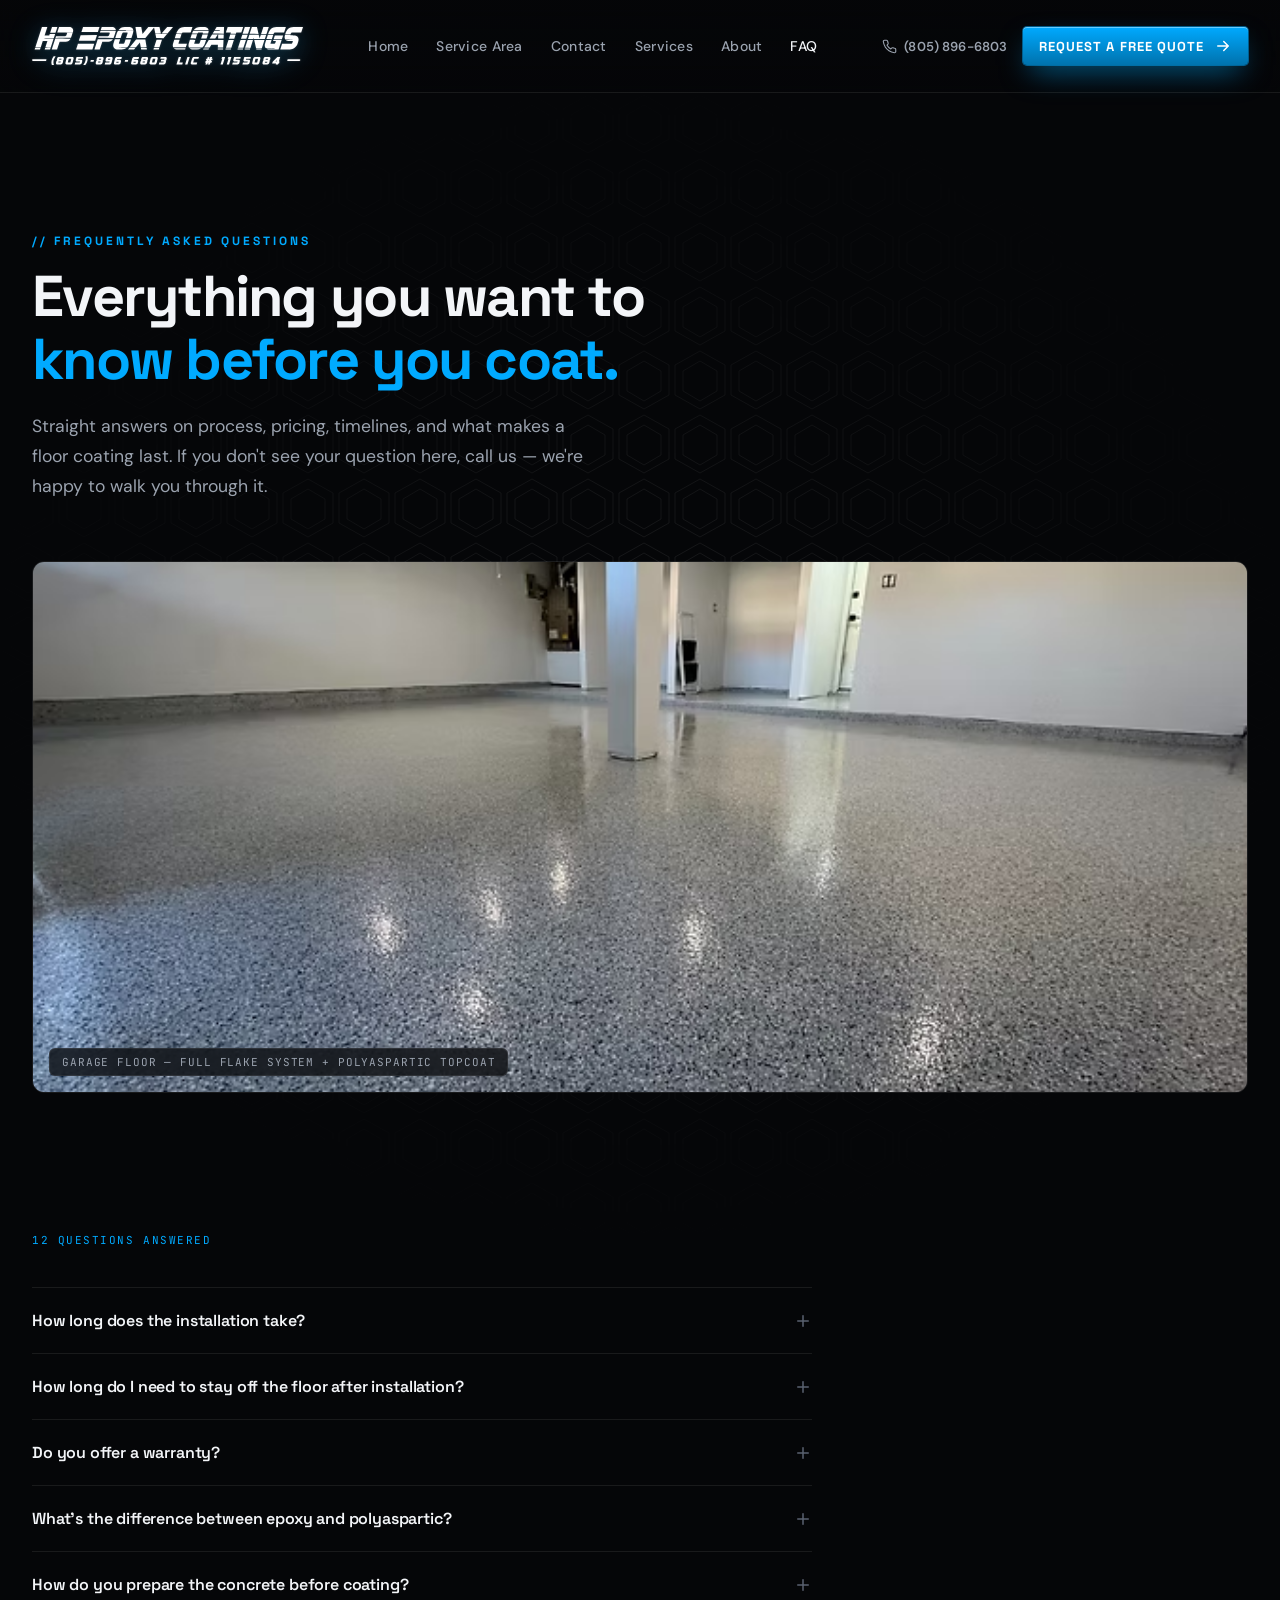
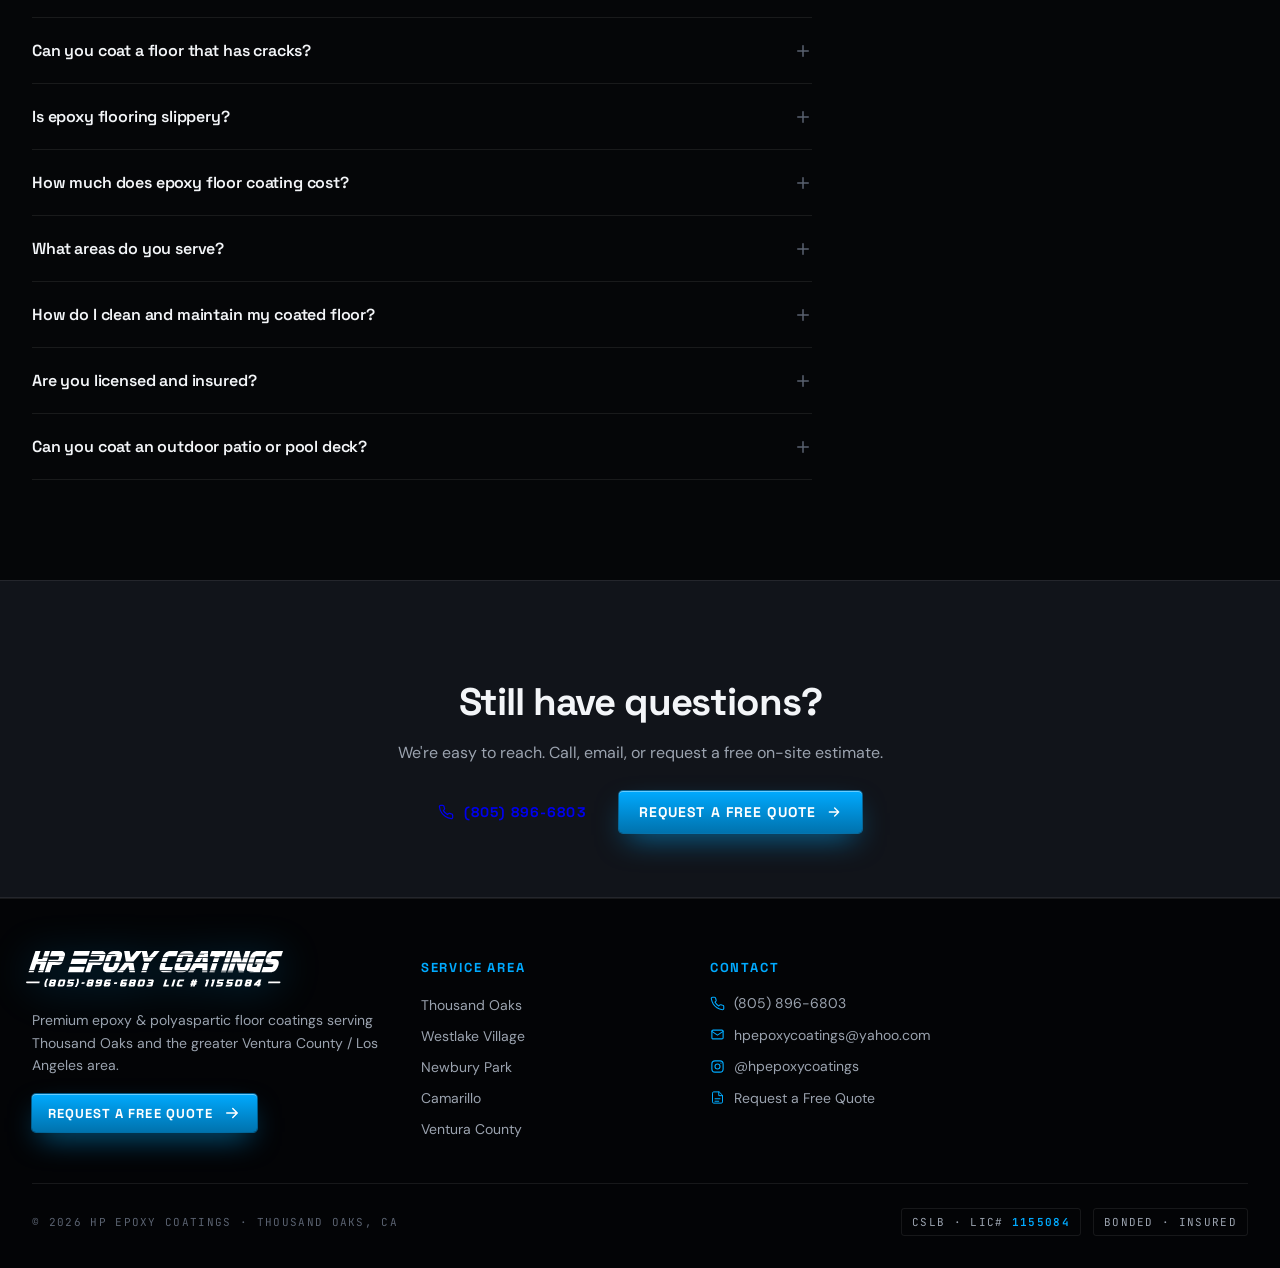
==== faq.html @ 4748e339 "Add FAQ page with schema markup; update nav links - Services → #services, About → #why, Gallery remo" ====
<!DOCTYPE html>
<html lang="en">
<head>
  <meta charset="UTF-8">
  <meta name="viewport" content="width=device-width, initial-scale=1.0">
  <link rel="icon" type="image/png" href="assets/favicon.png">
  <title>FAQ | HP Epoxy Coatings — Thousand Oaks, CA</title>
  <meta name="description" content="Answers to the most common questions about epoxy floor coatings — process, cost, timeline, warranty, and more. Serving Thousand Oaks and Ventura County.">
  <link rel="preconnect" href="https://fonts.googleapis.com">
  <link rel="preconnect" href="https://fonts.gstatic.com" crossorigin>
  <link href="https://fonts.googleapis.com/css2?family=Space+Grotesk:wght@400;500;600;700&family=DM+Sans:opsz,wght@9..40,400;9..40,500;9..40,600;9..40,700&family=JetBrains+Mono:wght@400;500;600&display=swap" rel="stylesheet">
  <link rel="stylesheet" href="style.css">

  <script type="application/ld+json">
  {
    "@context": "https://schema.org",
    "@type": "FAQPage",
    "mainEntity": [
      {
        "@type": "Question",
        "name": "How long does the installation take?",
        "acceptedAnswer": {
          "@type": "Answer",
          "text": "Most residential garage floors are completed in one day. We grind the concrete, apply the base coat and broadcast the flake system, then finish with a polyaspartic topcoat — all in a single visit. Larger commercial floors or multi-car garages may require two days."
        }
      },
      {
        "@type": "Question",
        "name": "How long do I need to stay off the floor after installation?",
        "acceptedAnswer": {
          "@type": "Answer",
          "text": "Light foot traffic is safe within 24 hours. You can return vehicles to the garage after 48–72 hours. Full cure takes about 7 days, after which the floor reaches its maximum hardness and chemical resistance."
        }
      },
      {
        "@type": "Question",
        "name": "Do you offer a warranty?",
        "acceptedAnswer": {
          "@type": "Answer",
          "text": "Yes — every HP Epoxy Coatings installation comes with a 5-year written warranty covering peeling, delamination, and defects in materials or workmanship under normal use conditions."
        }
      },
      {
        "@type": "Question",
        "name": "What is the difference between epoxy and polyaspartic?",
        "acceptedAnswer": {
          "@type": "Answer",
          "text": "Epoxy is the foundation layer — it bonds tightly to the concrete and provides a hard, chemical-resistant base. Polyaspartic is a topcoat applied over the epoxy that adds UV stability (won't yellow in sunlight), scratch resistance, and a glossy finish. We use both: epoxy for strength, polyaspartic to protect it long-term."
        }
      },
      {
        "@type": "Question",
        "name": "How do you prepare the concrete before coating?",
        "acceptedAnswer": {
          "@type": "Answer",
          "text": "We use diamond grinding to mechanically profile the concrete surface. This opens up the pores, removes any existing sealers or contaminants, and creates the mechanical bond needed for a coating that won't peel. Proper prep is the most critical step — it's what separates a professional install from a DIY kit that fails in two years."
        }
      },
      {
        "@type": "Question",
        "name": "Can you coat a floor that has cracks?",
        "acceptedAnswer": {
          "@type": "Answer",
          "text": "Yes. Minor cracks and spalling are patched and filled as part of our prep process. Structural cracks — those that are actively moving or growing — require evaluation, but most cosmetic cracks in typical garage floors are fully treatable."
        }
      },
      {
        "@type": "Question",
        "name": "Is epoxy flooring slippery?",
        "acceptedAnswer": {
          "@type": "Answer",
          "text": "A broadcast flake system is not slippery — the texture of the flakes provides natural grip. We can also add an anti-slip aggregate to any finish. A freshly waxed bare epoxy surface can be slick when wet, which is why we always recommend a flake or chip system for garages, shops, and outdoor spaces."
        }
      },
      {
        "@type": "Question",
        "name": "How much does epoxy floor coating cost?",
        "acceptedAnswer": {
          "@type": "Answer",
          "text": "Pricing depends on the floor size, condition, and system chosen. We provide free on-site estimates so there are no surprises. Call (805) 896-6803 or submit the quote form on our website to get a number specific to your project."
        }
      },
      {
        "@type": "Question",
        "name": "What areas do you serve?",
        "acceptedAnswer": {
          "@type": "Answer",
          "text": "We serve Thousand Oaks, Westlake Village, Newbury Park, Camarillo, Ventura, and the greater Ventura County and western Los Angeles area. Not sure if we cover your city? Give us a call and we'll let you know."
        }
      },
      {
        "@type": "Question",
        "name": "How do I clean and maintain my coated floor?",
        "acceptedAnswer": {
          "@type": "Answer",
          "text": "Epoxy and polyaspartic coatings are very low maintenance. Sweep or blow out dust and debris regularly. For deeper cleaning, a mop with warm water and a mild pH-neutral cleaner is all you need. Avoid harsh acids, bleach, or abrasive scrubbers. The coating is resistant to oil, gas, brake fluid, and most household chemicals."
        }
      },
      {
        "@type": "Question",
        "name": "Are you licensed and insured?",
        "acceptedAnswer": {
          "@type": "Answer",
          "text": "Yes. HP Epoxy Coatings is a licensed California contractor (CSLB #1155084), fully bonded and insured. You can verify our license at the California State License Board website."
        }
      },
      {
        "@type": "Question",
        "name": "Can I coat an outdoor patio or pool deck?",
        "acceptedAnswer": {
          "@type": "Answer",
          "text": "Yes. We offer outdoor-rated polyaspartic coatings for patios, pool decks, and walkways. These are UV-stable so they won't yellow or chalk from sun exposure. We use a slip-resistant texture for wet areas."
        }
      }
    ]
  }
  </script>

  <style>
    /* ── FAQ page-specific styles ─────────────────────────────────── */
    .faq-hero {
      padding: 140px 0 80px;
      position: relative;
      overflow: hidden;
    }
    .faq-hero .hex-bg {
      opacity: .4;
    }
    .faq-hero-inner {
      position: relative;
      z-index: 1;
      max-width: 680px;
    }
    .faq-hero h1 {
      font-family: var(--font-display);
      font-size: clamp(2.2rem, 5vw, 3.6rem);
      font-weight: 700;
      letter-spacing: var(--display-tracking);
      line-height: 1.1;
      margin: 16px 0 20px;
    }
    .faq-hero h1 .x { color: var(--accent); }
    .faq-hero p {
      font-size: 1.1rem;
      color: var(--text-dim);
      line-height: 1.7;
      max-width: 560px;
    }

    /* ── Image feature ──────────────────────────────────────────── */
    .faq-img-wrap {
      width: 100%;
      border-radius: 12px;
      overflow: hidden;
      margin: 60px 0;
      position: relative;
      aspect-ratio: 16 / 7;
      border: 1px solid var(--line);
    }
    .faq-img-wrap img {
      width: 100%;
      height: 100%;
      object-fit: cover;
      display: block;
    }
    .faq-img-caption {
      position: absolute;
      bottom: 16px;
      left: 16px;
      background: rgba(5,6,8,.75);
      backdrop-filter: blur(8px);
      border: 1px solid var(--line);
      border-radius: 6px;
      padding: 6px 12px;
      font-family: var(--font-mono);
      font-size: 11px;
      letter-spacing: .08em;
      text-transform: uppercase;
      color: var(--text-dim);
    }

    /* ── FAQ accordion ──────────────────────────────────────────── */
    .faq-section {
      padding: 0 0 100px;
    }
    .faq-section .section-label {
      font-family: var(--font-mono);
      font-size: 11px;
      letter-spacing: .14em;
      text-transform: uppercase;
      color: var(--accent);
      margin-bottom: 40px;
    }
    .faq-list {
      max-width: 780px;
    }
    .faq-item {
      border-bottom: 1px solid var(--line);
    }
    .faq-item:first-child {
      border-top: 1px solid var(--line);
    }
    .faq-q {
      width: 100%;
      background: none;
      border: none;
      padding: 22px 0;
      display: flex;
      align-items: center;
      justify-content: space-between;
      gap: 20px;
      cursor: pointer;
      text-align: left;
      color: var(--text);
      font-family: var(--font-display);
      font-size: 1rem;
      font-weight: 600;
      letter-spacing: -.01em;
      transition: color .2s;
    }
    .faq-q:hover { color: var(--accent); }
    .faq-q svg {
      flex-shrink: 0;
      width: 18px;
      height: 18px;
      stroke: var(--text-faint);
      transition: transform .3s ease, stroke .2s;
    }
    .faq-item.open .faq-q svg {
      transform: rotate(45deg);
      stroke: var(--accent);
    }
    .faq-a {
      display: grid;
      grid-template-rows: 0fr;
      transition: grid-template-rows .3s ease;
    }
    .faq-item.open .faq-a {
      grid-template-rows: 1fr;
    }
    .faq-a-inner {
      overflow: hidden;
    }
    .faq-a-inner p {
      padding-bottom: 22px;
      color: var(--text-dim);
      font-size: .97rem;
      line-height: 1.75;
      max-width: 680px;
    }

    /* ── Bottom CTA strip ───────────────────────────────────────── */
    .faq-cta {
      background: var(--bg-2);
      border-top: 1px solid var(--line);
      border-bottom: 1px solid var(--line);
      padding: 64px 0;
      text-align: center;
    }
    .faq-cta h2 {
      font-family: var(--font-display);
      font-size: clamp(1.6rem, 3.5vw, 2.4rem);
      font-weight: 700;
      letter-spacing: var(--display-tracking);
      margin-bottom: 12px;
    }
    .faq-cta p {
      color: var(--text-dim);
      font-size: 1rem;
      margin-bottom: 28px;
    }
    .faq-cta .cta-row {
      display: flex;
      justify-content: center;
      gap: 12px;
      flex-wrap: wrap;
    }
  </style>
</head>
<body>

<!-- ── Nav ────────────────────────────────────────────────────────── -->
<nav class="nav" id="main-nav">
  <div class="wrap nav-inner">
    <a href="index.html" class="nav-logo">
      <img src="assets/logo-wordmark.svg" alt="HP Epoxy Coatings">
    </a>
    <div class="nav-links">
      <a href="index.html">Home</a>
      <a href="index.html#area">Service Area</a>
      <a href="index.html#contact">Contact</a>
      <a href="index.html#services">Services</a>
      <a href="index.html#why">About</a>
      <a href="faq.html" class="active">FAQ</a>
    </div>
    <div class="nav-cta">
      <a href="tel:8058966803" class="nav-phone-link">
        <svg viewBox="0 0 24 24" fill="none" stroke="currentColor" stroke-width="1.8" stroke-linecap="round" stroke-linejoin="round"><path d="M22 16.9v3a2 2 0 0 1-2.2 2 19.9 19.9 0 0 1-8.6-3.1 19.5 19.5 0 0 1-6-6 19.9 19.9 0 0 1-3.1-8.7A2 2 0 0 1 4.1 2h3a2 2 0 0 1 2 1.7 12.8 12.8 0 0 0 .7 2.8 2 2 0 0 1-.5 2.1L8.1 9.9a16 16 0 0 0 6 6l1.3-1.3a2 2 0 0 1 2.1-.5c.9.3 1.8.5 2.8.7a2 2 0 0 1 1.7 2.1z"/></svg>
        <span>(805) 896-6803</span>
      </a>
      <a href="index.html#quote" class="btn btn-primary nav-desktop-cta" style="padding:10px 16px;font-size:13px;">
        Request a Free Quote
        <svg viewBox="0 0 24 24" fill="none" stroke="currentColor" stroke-width="2" stroke-linecap="round" stroke-linejoin="round"><path d="M5 12h14M13 6l6 6-6 6"/></svg>
      </a>
      <button class="nav-hamburger" id="nav-hamburger" aria-label="Toggle menu" aria-expanded="false">
        <span></span><span></span><span></span>
      </button>
    </div>
  </div>
  <div class="nav-mobile-menu" id="nav-mobile-menu">
    <div class="wrap nmm-inner">
      <a href="index.html" class="nmm-link">Home</a>
      <a href="index.html#area" class="nmm-link">Service Area</a>
      <a href="index.html#contact" class="nmm-link">Contact</a>
      <a href="index.html#services" class="nmm-link">Services</a>
      <a href="index.html#why" class="nmm-link">About</a>
      <a href="faq.html" class="nmm-link active">FAQ</a>
      <a href="index.html#quote" class="btn btn-primary nmm-cta">
        Request a Free Quote
        <svg viewBox="0 0 24 24" fill="none" stroke="currentColor" stroke-width="2" stroke-linecap="round" stroke-linejoin="round"><path d="M5 12h14M13 6l6 6-6 6"/></svg>
      </a>
    </div>
  </div>
</nav>

<!-- ── FAQ Hero ────────────────────────────────────────────────────── -->
<section class="faq-hero">
  <div class="hex-bg" aria-hidden="true"></div>
  <div class="wrap">
    <div class="faq-hero-inner">
      <div class="eyebrow">// Frequently asked questions</div>
      <h1>Everything you want to<br><span class="x">know before you coat.</span></h1>
      <p>Straight answers on process, pricing, timelines, and what makes a floor coating last. If you don't see your question here, call us — we're happy to walk you through it.</p>
    </div>

    <div class="faq-img-wrap">
      <img src="assets/project-garage.avif" alt="Completed flake epoxy garage floor — Thousand Oaks, CA" loading="lazy">
      <span class="faq-img-caption">Garage floor &mdash; full flake system + polyaspartic topcoat</span>
    </div>
  </div>
</section>

<!-- ── FAQ Accordion ───────────────────────────────────────────────── -->
<section class="faq-section">
  <div class="wrap">
    <div class="section-label">12 questions answered</div>
    <div class="faq-list" id="faq-list">

      <div class="faq-item">
        <button class="faq-q" aria-expanded="false">
          How long does the installation take?
          <svg viewBox="0 0 24 24" fill="none" stroke="currentColor" stroke-width="2" stroke-linecap="round" stroke-linejoin="round"><path d="M12 5v14M5 12h14"/></svg>
        </button>
        <div class="faq-a" role="region">
          <div class="faq-a-inner">
            <p>Most residential garage floors are completed in one day. We grind the concrete, apply the base coat, broadcast the flake system, and finish with a polyaspartic topcoat — all in a single visit. Larger commercial floors or multi-car garages may require two days.</p>
          </div>
        </div>
      </div>

      <div class="faq-item">
        <button class="faq-q" aria-expanded="false">
          How long do I need to stay off the floor after installation?
          <svg viewBox="0 0 24 24" fill="none" stroke="currentColor" stroke-width="2" stroke-linecap="round" stroke-linejoin="round"><path d="M12 5v14M5 12h14"/></svg>
        </button>
        <div class="faq-a" role="region">
          <div class="faq-a-inner">
            <p>Light foot traffic is safe within 24 hours. Vehicles can return to the garage after 48–72 hours. Full cure takes about 7 days, after which the floor reaches maximum hardness and chemical resistance.</p>
          </div>
        </div>
      </div>

      <div class="faq-item">
        <button class="faq-q" aria-expanded="false">
          Do you offer a warranty?
          <svg viewBox="0 0 24 24" fill="none" stroke="currentColor" stroke-width="2" stroke-linecap="round" stroke-linejoin="round"><path d="M12 5v14M5 12h14"/></svg>
        </button>
        <div class="faq-a" role="region">
          <div class="faq-a-inner">
            <p>Yes — every HP Epoxy Coatings installation comes with a 5-year written warranty covering peeling, delamination, and defects in materials or workmanship under normal use conditions.</p>
          </div>
        </div>
      </div>

      <div class="faq-item">
        <button class="faq-q" aria-expanded="false">
          What's the difference between epoxy and polyaspartic?
          <svg viewBox="0 0 24 24" fill="none" stroke="currentColor" stroke-width="2" stroke-linecap="round" stroke-linejoin="round"><path d="M12 5v14M5 12h14"/></svg>
        </button>
        <div class="faq-a" role="region">
          <div class="faq-a-inner">
            <p>Epoxy is the foundation — it bonds tightly to the concrete and provides a hard, chemical-resistant base. Polyaspartic is a topcoat applied over the epoxy that adds UV stability (won't yellow in sunlight), scratch resistance, and a long-lasting gloss. We use both: epoxy for strength, polyaspartic to protect it for the long term.</p>
          </div>
        </div>
      </div>

      <div class="faq-item">
        <button class="faq-q" aria-expanded="false">
          How do you prepare the concrete before coating?
          <svg viewBox="0 0 24 24" fill="none" stroke="currentColor" stroke-width="2" stroke-linecap="round" stroke-linejoin="round"><path d="M12 5v14M5 12h14"/></svg>
        </button>
        <div class="faq-a" role="region">
          <div class="faq-a-inner">
            <p>We use diamond grinding to mechanically profile the concrete surface. This opens up the pores, removes existing sealers or contaminants, and creates the mechanical bond needed for a coating that won't peel. Proper prep is the most critical step — it's what separates a professional install from a DIY kit that fails in two years.</p>
          </div>
        </div>
      </div>

      <div class="faq-item">
        <button class="faq-q" aria-expanded="false">
          Can you coat a floor that has cracks?
          <svg viewBox="0 0 24 24" fill="none" stroke="currentColor" stroke-width="2" stroke-linecap="round" stroke-linejoin="round"><path d="M12 5v14M5 12h14"/></svg>
        </button>
        <div class="faq-a" role="region">
          <div class="faq-a-inner">
            <p>Yes. Minor cracks and spalling are patched and filled as part of our prep process. Structural cracks — those that are actively moving or growing — require evaluation, but most cosmetic cracks in typical garage floors are fully treatable.</p>
          </div>
        </div>
      </div>

      <div class="faq-item">
        <button class="faq-q" aria-expanded="false">
          Is epoxy flooring slippery?
          <svg viewBox="0 0 24 24" fill="none" stroke="currentColor" stroke-width="2" stroke-linecap="round" stroke-linejoin="round"><path d="M12 5v14M5 12h14"/></svg>
        </button>
        <div class="faq-a" role="region">
          <div class="faq-a-inner">
            <p>A broadcast flake system is not slippery — the texture of the flakes provides natural grip underfoot. We can also add an anti-slip aggregate to any finish. A smooth, bare epoxy surface can be slick when wet, which is why we recommend a flake or chip system for garages, shops, and outdoor spaces.</p>
          </div>
        </div>
      </div>

      <div class="faq-item">
        <button class="faq-q" aria-expanded="false">
          How much does epoxy floor coating cost?
          <svg viewBox="0 0 24 24" fill="none" stroke="currentColor" stroke-width="2" stroke-linecap="round" stroke-linejoin="round"><path d="M12 5v14M5 12h14"/></svg>
        </button>
        <div class="faq-a" role="region">
          <div class="faq-a-inner">
            <p>Pricing depends on the floor size, current condition, and the system chosen. We provide free on-site estimates so there are no surprises. Call <a href="tel:8058966803" style="color:var(--accent)">(805) 896-6803</a> or submit the quote form on our website to get a number specific to your project.</p>
          </div>
        </div>
      </div>

      <div class="faq-item">
        <button class="faq-q" aria-expanded="false">
          What areas do you serve?
          <svg viewBox="0 0 24 24" fill="none" stroke="currentColor" stroke-width="2" stroke-linecap="round" stroke-linejoin="round"><path d="M12 5v14M5 12h14"/></svg>
        </button>
        <div class="faq-a" role="region">
          <div class="faq-a-inner">
            <p>We serve Thousand Oaks, Westlake Village, Newbury Park, Camarillo, Ventura, and greater Ventura County and the western Los Angeles area. Not sure if we cover your city? Give us a call and we'll let you know.</p>
          </div>
        </div>
      </div>

      <div class="faq-item">
        <button class="faq-q" aria-expanded="false">
          How do I clean and maintain my coated floor?
          <svg viewBox="0 0 24 24" fill="none" stroke="currentColor" stroke-width="2" stroke-linecap="round" stroke-linejoin="round"><path d="M12 5v14M5 12h14"/></svg>
        </button>
        <div class="faq-a" role="region">
          <div class="faq-a-inner">
            <p>Epoxy and polyaspartic coatings are very low maintenance. Sweep or blow out dust and debris regularly. For deeper cleaning, a mop with warm water and a mild pH-neutral cleaner is all you need. Avoid harsh acids, bleach, or abrasive scrubbers. The coating is resistant to oil, gas, brake fluid, and most household chemicals.</p>
          </div>
        </div>
      </div>

      <div class="faq-item">
        <button class="faq-q" aria-expanded="false">
          Are you licensed and insured?
          <svg viewBox="0 0 24 24" fill="none" stroke="currentColor" stroke-width="2" stroke-linecap="round" stroke-linejoin="round"><path d="M12 5v14M5 12h14"/></svg>
        </button>
        <div class="faq-a" role="region">
          <div class="faq-a-inner">
            <p>Yes. HP Epoxy Coatings is a licensed California contractor (CSLB #1155084), fully bonded and insured. You can verify our license at the California State License Board website.</p>
          </div>
        </div>
      </div>

      <div class="faq-item">
        <button class="faq-q" aria-expanded="false">
          Can you coat an outdoor patio or pool deck?
          <svg viewBox="0 0 24 24" fill="none" stroke="currentColor" stroke-width="2" stroke-linecap="round" stroke-linejoin="round"><path d="M12 5v14M5 12h14"/></svg>
        </button>
        <div class="faq-a" role="region">
          <div class="faq-a-inner">
            <p>Yes. We offer outdoor-rated polyaspartic coatings for patios, pool decks, and walkways. These are UV-stable so they won't yellow or chalk from sun exposure. We include a slip-resistant texture for any wet or exterior area.</p>
          </div>
        </div>
      </div>

    </div>
  </div>
</section>

<!-- ── CTA ─────────────────────────────────────────────────────────── -->
<section class="faq-cta">
  <div class="wrap">
    <h2>Still have questions?</h2>
    <p>We're easy to reach. Call, email, or request a free on-site estimate.</p>
    <div class="cta-row">
      <a href="tel:8058966803" class="btn btn-secondary" style="padding:12px 20px;">
        <svg viewBox="0 0 24 24" fill="none" stroke="currentColor" stroke-width="1.8" stroke-linecap="round" stroke-linejoin="round" style="width:16px;height:16px;"><path d="M22 16.9v3a2 2 0 0 1-2.2 2 19.9 19.9 0 0 1-8.6-3.1 19.5 19.5 0 0 1-6-6 19.9 19.9 0 0 1-3.1-8.7A2 2 0 0 1 4.1 2h3a2 2 0 0 1 2 1.7 12.8 12.8 0 0 0 .7 2.8 2 2 0 0 1-.5 2.1L8.1 9.9a16 16 0 0 0 6 6l1.3-1.3a2 2 0 0 1 2.1-.5c.9.3 1.8.5 2.8.7a2 2 0 0 1 1.7 2.1z"/></svg>
        (805) 896-6803
      </a>
      <a href="index.html#quote" class="btn btn-primary" style="padding:12px 20px;">
        Request a Free Quote
        <svg viewBox="0 0 24 24" fill="none" stroke="currentColor" stroke-width="2" stroke-linecap="round" stroke-linejoin="round" style="width:16px;height:16px;"><path d="M5 12h14M13 6l6 6-6 6"/></svg>
      </a>
    </div>
  </div>
</section>

<!-- ── Footer ─────────────────────────────────────────────────────── -->
<footer id="contact" class="footer">
  <div class="wrap">
    <div class="footer-grid">
      <div class="footer-brand">
        <img src="assets/logo-wordmark.svg" alt="HP Epoxy Coatings">
        <p>Premium epoxy &amp; polyaspartic floor coatings serving Thousand Oaks and the greater Ventura County / Los Angeles area.</p>
        <a href="index.html#quote" class="btn btn-primary" style="padding:10px 16px;font-size:13px;">
          Request a Free Quote
          <svg viewBox="0 0 24 24" fill="none" stroke="currentColor" stroke-width="2" stroke-linecap="round" stroke-linejoin="round"><path d="M5 12h14M13 6l6 6-6 6"/></svg>
        </a>
      </div>
      <div class="footer-col" id="area">
        <h4>Service Area</h4>
        <ul>
          <li><a href="#">Thousand Oaks</a></li>
          <li><a href="#">Westlake Village</a></li>
          <li><a href="#">Newbury Park</a></li>
          <li><a href="#">Camarillo</a></li>
          <li><a href="#">Ventura County</a></li>
        </ul>
      </div>
      <div class="footer-col">
        <h4>Contact</h4>
        <ul class="footer-contact">
          <li>
            <a href="tel:8058966803">
              <svg viewBox="0 0 24 24" fill="none" stroke="currentColor" stroke-width="1.8" stroke-linecap="round" stroke-linejoin="round"><path d="M22 16.9v3a2 2 0 0 1-2.2 2 19.9 19.9 0 0 1-8.6-3.1 19.5 19.5 0 0 1-6-6 19.9 19.9 0 0 1-3.1-8.7A2 2 0 0 1 4.1 2h3a2 2 0 0 1 2 1.7 12.8 12.8 0 0 0 .7 2.8 2 2 0 0 1-.5 2.1L8.1 9.9a16 16 0 0 0 6 6l1.3-1.3a2 2 0 0 1 2.1-.5c.9.3 1.8.5 2.8.7a2 2 0 0 1 1.7 2.1z"/></svg>
              (805) 896-6803
            </a>
          </li>
          <li>
            <a href="mailto:hpepoxycoatings@yahoo.com">
              <svg viewBox="0 0 24 24" fill="none" stroke="currentColor" stroke-width="1.8" stroke-linecap="round" stroke-linejoin="round"><rect x="3" y="5" width="18" height="14" rx="2"/><path d="M3 7l9 6 9-6"/></svg>
              hpepoxycoatings@yahoo.com
            </a>
          </li>
          <li>
            <a href="https://instagram.com/hpepoxycoatings" target="_blank" rel="noopener noreferrer">
              <svg viewBox="0 0 24 24" fill="none" stroke="currentColor" stroke-width="1.8" stroke-linecap="round" stroke-linejoin="round"><rect x="3" y="3" width="18" height="18" rx="5"/><circle cx="12" cy="12" r="4"/><circle cx="17.5" cy="6.5" r="1" fill="currentColor" stroke="none"/></svg>
              @hpepoxycoatings
            </a>
          </li>
          <li>
            <a href="index.html#quote">
              <svg viewBox="0 0 24 24" fill="none" stroke="currentColor" stroke-width="1.6" stroke-linecap="round" stroke-linejoin="round"><path d="M14 3H6a2 2 0 0 0-2 2v14a2 2 0 0 0 2 2h12a2 2 0 0 0 2-2V9z"/><path d="M14 3v6h6"/><path d="M8 14h8M8 18h6"/></svg>
              Request a Free Quote
            </a>
          </li>
        </ul>
      </div>
    </div>
    <div class="footer-bot">
      <div>&copy; 2026 HP Epoxy Coatings &middot; Thousand Oaks, CA</div>
      <div style="display:flex;gap:12px;flex-wrap:wrap;">
        <span class="lic">CSLB &middot; LIC# <b>1155084</b></span>
        <span class="lic">BONDED &middot; INSURED</span>
      </div>
    </div>
  </div>
</footer>

<script>
  var mainNav = document.getElementById('main-nav');
  var hamburger = document.getElementById('nav-hamburger');
  hamburger.addEventListener('click', function() {
    var open = mainNav.classList.toggle('nav--open');
    hamburger.setAttribute('aria-expanded', open);
  });
  document.addEventListener('click', function(e) {
    if (!mainNav.contains(e.target)) mainNav.classList.remove('nav--open');
  });

  var faqItems = document.querySelectorAll('.faq-item');
  faqItems.forEach(function(item) {
    var btn = item.querySelector('.faq-q');
    btn.addEventListener('click', function() {
      var isOpen = item.classList.contains('open');
      faqItems.forEach(function(i) {
        i.classList.remove('open');
        i.querySelector('.faq-q').setAttribute('aria-expanded', 'false');
      });
      if (!isOpen) {
        item.classList.add('open');
        btn.setAttribute('aria-expanded', 'true');
      }
    });
  });
</script>

</body>
</html>
---- style.css ----
/* HP Epoxy Coatings — homepage styles */

:root {
  --bg-0: #050608;
  --bg-1: #0a0c10;
  --bg-2: #11141a;
  --bg-3: #181c24;
  --line: rgba(255,255,255,.08);
  --line-strong: rgba(255,255,255,.14);
  --text: #f3f5f8;
  --text-dim: #9ba3af;
  --text-faint: #5a6270;

  --accent: #00aaff;
  --accent-rgb: 0,170,255;
  --accent-2: #c0c0c0;
  --gold: #d4af37;

  --shadow-glow: 0 0 0 1px rgba(var(--accent-rgb),.25), 0 18px 50px -10px rgba(var(--accent-rgb),.35);
  --shadow-lg: 0 30px 80px -20px rgba(0,0,0,.7), 0 10px 30px -10px rgba(0,0,0,.6);

  /* Default pairing: Modern Tech (Space Grotesk / DM Sans) */
  --font-display: "Space Grotesk", system-ui, sans-serif;
  --font-body: "DM Sans", system-ui, sans-serif;
  --font-mono: "JetBrains Mono", ui-monospace, monospace;
  --display-italic: normal;
  --display-tracking: -.03em;
}

/* ───── Typography pairings ───── */
[data-typography="modern"] {
  --font-display: "Space Grotesk", system-ui, sans-serif;
  --font-body: "DM Sans", system-ui, sans-serif;
  --display-italic: normal;
  --display-tracking: -.03em;
}
[data-typography="industrial"] {
  --font-display: "Barlow Semi Condensed", "Barlow Condensed", "Oswald", system-ui, sans-serif;
  --font-body: "Manrope", "Inter", system-ui, -apple-system, sans-serif;
  --display-italic: italic;
  --display-tracking: -.01em;
}
[data-typography="heavy"] {
  --font-display: "Anton", "Oswald", system-ui, sans-serif;
  --font-body: "IBM Plex Sans", system-ui, sans-serif;
  --display-italic: normal;
  --display-tracking: 0;
}
[data-typography="editorial"] {
  --font-display: "Bricolage Grotesque", system-ui, sans-serif;
  --font-body: "Newsreader", Georgia, serif;
  --display-italic: normal;
  --display-tracking: -.025em;
}

/* ───── Light theme ───── */
[data-theme="light"] {
  --bg-0: #f4f5f8;
  --bg-1: #ffffff;
  --bg-2: #fbfcfd;
  --bg-3: #eef1f5;
  --line: rgba(10,12,16,.08);
  --line-strong: rgba(10,12,16,.16);
  --text: #0a0c10;
  --text-dim: #4e5663;
  --text-faint: #8a92a0;
  --shadow-lg: 0 30px 80px -20px rgba(15,23,42,.18), 0 10px 30px -10px rgba(15,23,42,.12);
}
[data-theme="light"] body { background: var(--bg-0); }
[data-theme="light"] .nav {
  background: linear-gradient(180deg, rgba(255,255,255,.95), rgba(255,255,255,.78));
  border-bottom-color: var(--line);
}
[data-theme="light"] .hero-visual .floor,
[data-theme="light"] .ba-slider {
  /* keep the metallic floor render dark — it's a physical surface, not chrome */
  background:
    radial-gradient(ellipse 80% 60% at 50% 35%, rgba(var(--accent-rgb),.35), transparent 60%),
    radial-gradient(circle at 30% 20%, rgba(255,255,255,.08), transparent 40%),
    linear-gradient(180deg, #0e1219 0%, #050608 100%);
}
[data-theme="light"] .hero h1 .chrome {
  background: linear-gradient(180deg, #2a2f38 0%, #828995 45%, #2a2f38 55%, #585f6c 100%);
  -webkit-background-clip: text;
  background-clip: text;
  color: transparent;
  -webkit-text-stroke: 0;
}
[data-theme="light"] .service-card {
  background: linear-gradient(180deg, #ffffff 0%, #f7f9fc 100%);
}
[data-theme="light"] .service-card::before {
  background: linear-gradient(135deg, rgba(10,12,16,.12), transparent 40%, transparent 60%, rgba(10,12,16,.06));
}
[data-theme="light"] .stats {
  background: linear-gradient(180deg, #f7f9fc, #eef1f5);
}
[data-theme="light"] .stat {
  background: linear-gradient(90deg, rgba(var(--accent-rgb),.08), transparent 60%);
}
[data-theme="light"] .testimonials {
  background:
    radial-gradient(ellipse at top, rgba(var(--accent-rgb),.08), transparent 60%),
    var(--bg-0);
}
[data-theme="light"] .test-card {
  background: linear-gradient(180deg, #ffffff, #f7f9fc);
}
[data-theme="light"] .btn-ghost { color: var(--text); border-color: var(--line-strong); }
[data-theme="light"] .btn-ghost:hover { background: rgba(10,12,16,.04); }
[data-theme="light"] .nav-phone { color: var(--text); }
[data-theme="light"] .ticker {
  background: #ffffff;
  border-color: var(--line);
}
[data-theme="light"] .ticker-track span:not(.dot) { color: rgba(10,12,16,.85); }
[data-theme="light"] .ticker-track .chrome {
  background: linear-gradient(180deg, #2a2f38 0%, #828995 45%, #2a2f38 55%, #585f6c 100%);
  -webkit-background-clip: text;
  background-clip: text;
  color: transparent;
}
[data-theme="light"] .hex-bg {
  filter: invert(1);
  opacity: .35;
}
[data-theme="light"] .hex-bg.tile { opacity: .12; }
[data-theme="light"] .footer {
  background: #0a0c10;
  /* keep footer dark for contrast — design anchor */
}
[data-theme="light"] .cta-banner {
  /* keep CTA dark for impact */
}
[data-theme="light"] .nav-logo img {
  /* keep logo colors as-is in both themes */
  filter: drop-shadow(0 4px 14px rgba(var(--accent-rgb), .35)) drop-shadow(0 0 1px rgba(255,255,255,.2));
}
[data-theme="light"] .nav-logo:hover img {
  filter: drop-shadow(0 6px 22px rgba(var(--accent-rgb), .55)) drop-shadow(0 0 2px rgba(255,255,255,.3));
}
[data-theme="light"] .hero::before {
  background: radial-gradient(ellipse at center, rgba(var(--accent-rgb),.18), transparent 60%);
}

* { box-sizing: border-box; }

html, body {
  margin: 0;
  background: var(--bg-0);
  color: var(--text);
  font-family: var(--font-body);
  -webkit-font-smoothing: antialiased;
  text-rendering: optimizeLegibility;
}

body {
  overflow-x: hidden;
  position: relative;
}

/* Global hex pattern bg */
.hex-bg {
  position: absolute;
  inset: 0;
  pointer-events: none;
  opacity: .25;
  background-image: url("data:image/svg+xml;utf8,<svg xmlns='http://www.w3.org/2000/svg' width='56' height='64' viewBox='0 0 56 64'><g fill='none' stroke='%23ffffff' stroke-width='.6' opacity='.35'><polygon points='28,2 53,16 53,46 28,60 3,46 3,16'/><polygon points='28,12 45,22 45,42 28,52 11,42 11,22'/></g></svg>");
  background-size: 56px 64px;
  mask-image: radial-gradient(ellipse at center, black 0%, transparent 75%);
  -webkit-mask-image: radial-gradient(ellipse at center, black 0%, transparent 75%);
}

.hex-bg.tile {
  mask-image: none;
  -webkit-mask-image: none;
  opacity: .08;
}

/* Carbon weave */
.carbon-bg {
  position: absolute;
  inset: 0;
  pointer-events: none;
  background:
    repeating-linear-gradient(45deg, rgba(255,255,255,.012) 0 2px, transparent 2px 4px),
    repeating-linear-gradient(-45deg, rgba(255,255,255,.012) 0 2px, transparent 2px 4px);
  mix-blend-mode: screen;
}

/* Typography */
.display {
  font-family: var(--font-display);
  font-style: var(--display-italic, italic);
  font-weight: 900;
  letter-spacing: -.01em;
  line-height: .92;
  text-transform: uppercase;
}

.eyebrow {
  font-family: var(--font-display);
  font-weight: 700;
  font-style: var(--display-italic, italic);
  text-transform: uppercase;
  letter-spacing: .25em;
  font-size: 12px;
  color: var(--accent);
}

.mono {
  font-family: var(--font-mono);
  letter-spacing: .02em;
}

/* Layout */
.wrap {
  max-width: 1320px;
  margin: 0 auto;
  padding: 0 32px;
  position: relative;
}

/* Nav */
.nav {
  position: sticky;
  top: 0;
  z-index: 50;
  backdrop-filter: blur(18px) saturate(140%);
  -webkit-backdrop-filter: blur(18px) saturate(140%);
  background: linear-gradient(180deg, rgba(5,6,8,.92), rgba(5,6,8,.65));
  border-bottom: 1px solid var(--line);
}
.nav-inner {
  display: flex;
  align-items: center;
  justify-content: space-between;
  height: 92px;
  gap: 24px;
}
.nav-logo { display: flex; align-items: center; gap: 12px; }
.nav-logo img {
  height: 38px;
  width: auto;
  display: block;
  filter: drop-shadow(0 4px 14px rgba(var(--accent-rgb), .35)) drop-shadow(0 0 1px rgba(255,255,255,.2));
  transition: filter .3s, transform .3s;
}
.nav-logo:hover img {
  filter: drop-shadow(0 6px 22px rgba(var(--accent-rgb), .55)) drop-shadow(0 0 2px rgba(255,255,255,.3));
  transform: translateY(-1px);
}
/* Hamburger */
.nav-hamburger {
  display: none;
  flex-direction: column;
  justify-content: center;
  gap: 5px;
  width: 40px;
  height: 40px;
  padding: 8px;
  background: none;
  border: none;
  border-radius: 6px;
  cursor: pointer;
  transition: background .2s;
}
.nav-hamburger:hover { background: rgba(255,255,255,.08); }
.nav-hamburger span {
  display: block;
  width: 100%;
  height: 2px;
  background: #fff;
  border-radius: 2px;
  transition: transform .25s, opacity .2s;
  transform-origin: center;
}
.nav--open .nav-hamburger span:nth-child(1) { transform: translateY(7px) rotate(45deg); }
.nav--open .nav-hamburger span:nth-child(2) { opacity: 0; transform: scaleX(0); }
.nav--open .nav-hamburger span:nth-child(3) { transform: translateY(-7px) rotate(-45deg); }

/* Mobile menu drawer */
.nav-mobile-menu {
  display: none;
  overflow: hidden;
  max-height: 0;
  transition: max-height .3s ease;
  border-top: 1px solid var(--line);
}
.nav--open .nav-mobile-menu { max-height: 480px; }
.nmm-inner {
  display: flex;
  flex-direction: column;
  padding-top: 8px;
  padding-bottom: 24px;
}
.nmm-link {
  display: block;
  padding: 14px 0;
  color: var(--text-dim);
  text-decoration: none;
  font-size: 16px;
  font-weight: 500;
  border-bottom: 1px solid var(--line);
  transition: color .2s;
}
.nmm-link.active, .nmm-link:hover { color: var(--text); }
.nmm-soon {
  display: block;
  padding: 14px 0;
  color: var(--text-faint);
  font-size: 16px;
  font-weight: 500;
  border-bottom: 1px solid var(--line);
}
.nmm-soon em {
  font-style: normal;
  font-size: 10px;
  letter-spacing: .05em;
  text-transform: uppercase;
  color: var(--accent);
  margin-left: 8px;
  opacity: .8;
}
.nmm-cta {
  margin-top: 20px;
  width: 100%;
  justify-content: center;
}

.nav-links { display: flex; gap: 28px; }
.nav-links a {
  color: var(--text-dim);
  text-decoration: none;
  font-weight: 500;
  font-size: 14px;
  letter-spacing: .02em;
  transition: color .2s;
}
.nav-links a:hover { color: var(--text); }
.nav-cta {
  display: flex;
  align-items: center;
  gap: 16px;
}
.nav-phone {
  display: flex;
  align-items: center;
  gap: 8px;
  color: var(--text);
  text-decoration: none;
  font-family: var(--font-display);
  font-weight: 700;
  font-style: var(--display-italic, italic);
  font-size: 17px;
  letter-spacing: .02em;
}
.nav-phone .dot {
  width: 8px; height: 8px; border-radius: 50%;
  background: var(--accent);
  box-shadow: 0 0 12px var(--accent);
  animation: pulse 1.8s ease-in-out infinite;
}
@keyframes pulse {
  0%, 100% { opacity: 1; transform: scale(1); }
  50% { opacity: .55; transform: scale(.75); }
}

/* Buttons */
.btn {
  display: inline-flex;
  align-items: center;
  gap: 10px;
  padding: 14px 22px;
  font-family: var(--font-display);
  font-weight: 700;
  font-style: var(--display-italic, italic);
  text-transform: uppercase;
  letter-spacing: .08em;
  font-size: 14px;
  border-radius: 4px;
  text-decoration: none;
  border: none;
  cursor: pointer;
  white-space: nowrap;
  transition: transform .2s, box-shadow .25s, background .2s;
  position: relative;
  overflow: hidden;
}
.btn svg { width: 18px; height: 18px; flex: none; }
.btn-primary {
  background: linear-gradient(180deg, var(--accent), color-mix(in oklab, var(--accent), black 25%));
  color: #fff;
  box-shadow: 0 1px 0 rgba(255,255,255,.4) inset, 0 0 0 1px rgba(var(--accent-rgb),.5), 0 12px 30px -8px rgba(var(--accent-rgb),.6);
}
.btn-primary:hover {
  transform: translateY(-2px);
  box-shadow: 0 1px 0 rgba(255,255,255,.5) inset, 0 0 0 1px rgba(var(--accent-rgb),.7), 0 18px 40px -8px rgba(var(--accent-rgb),.8);
}
.btn-primary::after {
  content: "";
  position: absolute;
  inset: 0;
  background: linear-gradient(120deg, transparent 30%, rgba(255,255,255,.4) 50%, transparent 70%);
  transform: translateX(-100%);
  transition: transform .6s;
}
.btn-primary:hover::after { transform: translateX(100%); }

.btn-ghost {
  background: transparent;
  color: var(--text);
  border: 1px solid var(--line-strong);
}
.btn-ghost:hover {
  background: rgba(255,255,255,.04);
  border-color: var(--accent);
  color: var(--accent);
}

.btn-arrow {
  font-style: normal;
  font-weight: 800;
  font-size: 16px;
  line-height: 1;
}

/* Hero */
.hero {
  position: relative;
  padding: 80px 0 120px;
  overflow: hidden;
  isolation: isolate;
}
.hero::before {
  content: "";
  position: absolute;
  top: -10%; left: 50%;
  transform: translateX(-50%);
  width: 1200px; height: 800px;
  background: radial-gradient(ellipse at center, rgba(var(--accent-rgb),.28), transparent 60%);
  pointer-events: none;
  z-index: -1;
}
.hero-grid {
  display: grid;
  grid-template-columns: 1.15fr .85fr;
  gap: 60px;
  align-items: center;
}
.hero h1 {
  font-family: var(--font-display);
  font-style: var(--display-italic, italic);
  font-weight: 900;
  text-transform: uppercase;
  font-size: clamp(56px, 7vw, 104px);
  line-height: .9;
  margin: 0;
  letter-spacing: -.015em;
}
.hero h1 .accent {
  background: linear-gradient(180deg, var(--accent), color-mix(in oklab, var(--accent), white 30%));
  -webkit-background-clip: text;
  background-clip: text;
  color: transparent;
  filter: drop-shadow(0 0 24px rgba(var(--accent-rgb),.35));
}
.hero h1 .chrome {
  background: linear-gradient(180deg, #fff 0%, #c0c0c0 45%, #5a5f68 55%, #fff 100%);
  -webkit-background-clip: text;
  background-clip: text;
  color: transparent;
  -webkit-text-stroke: 1px rgba(255,255,255,.15);
}
.hero-sub {
  margin: 28px 0 36px;
  font-size: 18px;
  line-height: 1.55;
  color: var(--text-dim);
  max-width: 540px;
}
.hero-cta-row {
  display: flex;
  gap: 14px;
  align-items: center;
  flex-wrap: wrap;
}
.hero-meta {
  display: flex;
  align-items: center;
  gap: 28px;
  margin-top: 48px;
  padding-top: 32px;
  border-top: 1px solid var(--line);
  flex-wrap: wrap;
}
.hero-meta .item { display: flex; flex-direction: column; gap: 4px; }
.hero-meta .item .k {
  font-family: var(--font-mono);
  font-size: 10px;
  text-transform: uppercase;
  letter-spacing: .18em;
  color: var(--text-faint);
}
.hero-meta .item .v {
  font-family: var(--font-display);
  font-style: var(--display-italic, italic);
  font-weight: 800;
  font-size: 20px;
  letter-spacing: .01em;
}

/* Hero visual */
.hero-visual {
  position: relative;
  height: 520px;
  display: flex;
  align-items: center;
  justify-content: center;
}
.hero-visual .floor {
  position: absolute;
  inset: 0;
  border-radius: 18px;
  overflow: hidden;
  background: #050608;
  border: 1px solid var(--line-strong);
  box-shadow: var(--shadow-lg);
  isolation: isolate;
}
.hero-visual .floor-video {
  position: absolute;
  inset: 0;
  width: 100%;
  height: 100%;
  object-fit: cover;
  z-index: 0;
}
.hero-visual .floor-yt {
  position: absolute;
  inset: 0;
  z-index: 0;
  overflow: hidden;
  /* center & oversize the iframe so a 9:16 short COVERS the container instead of letterboxing */
}
.hero-visual .floor-iframe {
  position: absolute;
  top: 50%;
  left: 50%;
  /* size iframe to cover: width = height * 9/16 so the video portion fills vertically and overflows horizontally as needed.
     We use max() to ensure it never undersizes. The container is roughly portrait-ish (~460×520 desktop). */
  width: max(100%, calc(100% * 16 / 9));
  height: max(100%, calc(100% * 16 / 9));
  transform: translate(-50%, -50%);
  pointer-events: none;
  border: 0;
}
.hero-visual .floor-vignette {
  position: absolute;
  inset: 0;
  z-index: 1;
  pointer-events: none;
  background:
    radial-gradient(ellipse 90% 70% at 50% 50%, transparent 30%, rgba(0,0,0,.55) 100%),
    linear-gradient(180deg, rgba(0,0,0,.15) 0%, transparent 25%, transparent 70%, rgba(var(--accent-rgb),.18) 100%);
  mix-blend-mode: multiply;
}
.hero-visual .floor-vignette::after {
  content: "";
  position: absolute;
  inset: 0;
  background: linear-gradient(135deg, rgba(var(--accent-rgb),.18), transparent 35%);
  mix-blend-mode: screen;
}
.hero-visual .badge {
  position: absolute;
  z-index: 2;
  background: rgba(10,12,16,.85);
  backdrop-filter: blur(12px);
  border: 1px solid rgba(255,255,255,.14);
  border-radius: 10px;
  padding: 12px 14px;
  display: flex;
  align-items: center;
  gap: 10px;
  font-size: 12px;
  letter-spacing: .04em;
  box-shadow: var(--shadow-lg);
  color: #f3f5f8;
}
.hero-visual .badge .badge-k {
  font-family: var(--font-mono);
  font-size: 10px;
  letter-spacing: .14em;
  color: rgba(255,255,255,.5);
}
.hero-visual .badge .badge-v {
  font-family: var(--font-display);
  font-style: var(--display-italic, italic);
  font-weight: 800;
  font-size: 14px;
  letter-spacing: .04em;
  color: #f3f5f8;
}
.hero-visual .badge .icon {
  width: 28px; height: 28px;
  border-radius: 6px;
  display: grid; place-items: center;
  background: linear-gradient(180deg, rgba(var(--accent-rgb),.3), rgba(var(--accent-rgb),.05));
  border: 1px solid rgba(var(--accent-rgb),.4);
  color: var(--accent);
  font-family: var(--font-display);
  font-weight: 800;
  font-style: var(--display-italic, italic);
}
.hero-visual .badge.b1 { top: 30px; left: -16px; }
.hero-visual .badge.b2 { bottom: 60px; right: -20px; }
.hero-visual .badge.b3 { top: 50%; right: 30px; transform: translateY(-50%); }

.hero-visual .scan {
  position: absolute;
  inset: 18px;
  z-index: 2;
  border-radius: 12px;
  pointer-events: none;
  background: linear-gradient(180deg, transparent 30%, rgba(var(--accent-rgb),.18) 50%, transparent 70%);
  background-size: 100% 300%;
  animation: scan 4.5s ease-in-out infinite;
  mix-blend-mode: screen;
}
@keyframes scan {
  0%, 100% { background-position: 0 100%; }
  50% { background-position: 0 0; }
}

/* Section */
.section {
  position: relative;
  padding: 120px 0;
  overflow: hidden;
}
.section-head {
  display: flex;
  justify-content: space-between;
  align-items: flex-end;
  gap: 40px;
  margin-bottom: 56px;
  flex-wrap: wrap;
}
.section-head h2 {
  font-family: var(--font-display);
  font-style: var(--display-italic, italic);
  font-weight: 900;
  text-transform: uppercase;
  font-size: clamp(40px, 5vw, 64px);
  line-height: .95;
  margin: 12px 0 0;
  max-width: 720px;
}
.section-head p {
  max-width: 380px;
  color: var(--text-dim);
  font-size: 16px;
  line-height: 1.55;
  margin: 0;
}

/* Services */
.services-grid {
  display: grid;
  grid-template-columns: repeat(3, 1fr);
  gap: 20px;
}
.service-card {
  position: relative;
  padding: 32px 28px;
  background: linear-gradient(180deg, var(--bg-2) 0%, var(--bg-1) 100%);
  border: 1px solid var(--line);
  border-radius: 12px;
  overflow: hidden;
  cursor: pointer;
  transition: transform .3s, border-color .3s, box-shadow .3s;
  isolation: isolate;
}
.service-card::before {
  content: "";
  position: absolute;
  inset: -1px;
  border-radius: 12px;
  padding: 1px;
  background: linear-gradient(135deg, rgba(192,192,192,.4), transparent 40%, transparent 60%, rgba(192,192,192,.2));
  -webkit-mask: linear-gradient(#000 0 0) content-box, linear-gradient(#000 0 0);
  -webkit-mask-composite: xor;
  mask-composite: exclude;
  pointer-events: none;
  opacity: .5;
  transition: opacity .3s;
}
.service-card::after {
  content: "";
  position: absolute;
  top: 0; right: 0;
  width: 120px; height: 120px;
  background: radial-gradient(circle at top right, rgba(var(--accent-rgb),.25), transparent 60%);
  opacity: 0;
  transition: opacity .35s;
  pointer-events: none;
}
.service-card:hover {
  transform: translateY(-4px);
  border-color: rgba(var(--accent-rgb),.4);
  box-shadow: 0 18px 50px -10px rgba(var(--accent-rgb),.25);
}
.service-card:hover::before { opacity: 1; }
.service-card:hover::after { opacity: 1; }

.service-num {
  font-family: var(--font-mono);
  font-size: 11px;
  letter-spacing: .2em;
  color: var(--text-faint);
  margin-bottom: 26px;
}
.service-icon {
  width: 56px; height: 64px;
  position: relative;
  margin-bottom: 24px;
  display: grid;
  place-items: center;
}
.service-icon .hex {
  position: absolute;
  inset: 0;
  background: linear-gradient(180deg, rgba(var(--accent-rgb),.25), rgba(var(--accent-rgb),.05));
  clip-path: polygon(50% 0%, 100% 25%, 100% 75%, 50% 100%, 0% 75%, 0% 25%);
  border: 0;
}
.service-icon .hex-outline {
  position: absolute;
  inset: 0;
  clip-path: polygon(50% 0%, 100% 25%, 100% 75%, 50% 100%, 0% 75%, 0% 25%);
  background: rgba(var(--accent-rgb),.6);
  -webkit-mask:
    polygon(50% 0%, 100% 25%, 100% 75%, 50% 100%, 0% 75%, 0% 25%) center / 100% 100%,
    polygon(50% 4%, 96% 27%, 96% 73%, 50% 96%, 4% 73%, 4% 27%) center / 100% 100%;
  -webkit-mask-composite: xor;
}
.service-icon svg {
  position: relative;
  z-index: 1;
  width: 26px;
  height: 26px;
  color: var(--accent);
}
.service-card h3 {
  font-family: var(--font-display);
  font-style: var(--display-italic, italic);
  font-weight: 800;
  text-transform: uppercase;
  font-size: 22px;
  margin: 0 0 12px;
  letter-spacing: .005em;
}
.service-card p {
  color: var(--text-dim);
  font-size: 14px;
  line-height: 1.55;
  margin: 0 0 18px;
}
.service-card .specs {
  display: flex;
  gap: 12px;
  flex-wrap: wrap;
  border-top: 1px dashed var(--line);
  padding-top: 16px;
}
.service-card .specs .spec {
  font-family: var(--font-mono);
  font-size: 10px;
  letter-spacing: .12em;
  text-transform: uppercase;
  color: var(--text-faint);
}
.service-card .specs .spec b {
  color: var(--text);
  font-weight: 600;
  letter-spacing: .04em;
}

/* Stats / Why */
.stats {
  position: relative;
  background:
    linear-gradient(180deg, var(--bg-1), var(--bg-0));
  border-top: 1px solid var(--line);
  border-bottom: 1px solid var(--line);
}
.stats-row {
  display: grid;
  grid-template-columns: repeat(3, 1fr);
  gap: 32px 28px;
}
.stat {
  position: relative;
  padding: 28px 8px 28px 24px;
  border-left: 2px solid rgba(var(--accent-rgb), .4);
  background: linear-gradient(90deg, rgba(var(--accent-rgb),.05), transparent 60%);
}
.stat .icon {
  width: 28px; height: 28px;
  margin-bottom: 14px;
  color: var(--accent);
}
.stat .v {
  font-family: var(--font-display);
  font-style: var(--display-italic, italic);
  font-weight: 900;
  font-size: 44px;
  line-height: 1;
  letter-spacing: -.01em;
  margin-bottom: 6px;
}
.stat .v sup {
  font-size: 22px;
  color: var(--accent);
  vertical-align: super;
  margin-left: 2px;
}
.stat .k {
  font-family: var(--font-display);
  font-style: var(--display-italic, italic);
  font-weight: 700;
  text-transform: uppercase;
  font-size: 14px;
  letter-spacing: .08em;
  margin-bottom: 6px;
}
.stat .d {
  font-size: 13px;
  color: var(--text-dim);
  line-height: 1.4;
}

/* Before/After */
.ba-wrap {
  position: relative;
  display: grid;
  grid-template-columns: 1.4fr .8fr;
  gap: 32px;
  align-items: stretch;
}
.ba-slider {
  position: relative;
  height: 540px;
  border-radius: 14px;
  overflow: hidden;
  border: 1px solid var(--line-strong);
  background: #000;
  user-select: none;
  cursor: ew-resize;
  box-shadow: var(--shadow-lg);
}
.ba-side {
  position: absolute;
  inset: 0;
}
.ba-before {
  background-image: url("assets/hp%20epoxy%20coatings%20garage%20floor%20before.PNG");
  background-size: cover;
  background-position: center;
  background-color: #1a1c20;
}
.ba-before::after {
  content: "";
  position: absolute;
  inset: 0;
  background: linear-gradient(180deg, rgba(0,0,0,.05) 0%, transparent 30%, transparent 70%, rgba(0,0,0,.35) 100%);
}
.ba-after {
  background-image: url("assets/hp%20epoxy%20coatings%20garage%20floor%20after.PNG");
  background-size: cover;
  background-position: center;
  background-color: #050608;
  clip-path: inset(0 0 0 var(--ba-pos, 50%));
}
.ba-after::after {
  content: "";
  position: absolute;
  inset: 0;
  background:
    linear-gradient(180deg, rgba(0,0,0,.05) 0%, transparent 30%, transparent 70%, rgba(var(--accent-rgb),.10) 100%);
}
.ba-handle {
  position: absolute;
  top: 0; bottom: 0;
  left: var(--ba-pos, 50%);
  width: 2px;
  background: linear-gradient(180deg, transparent, var(--accent) 20%, #fff 50%, var(--accent) 80%, transparent);
  box-shadow: 0 0 20px rgba(var(--accent-rgb),.8);
  transform: translateX(-50%);
  z-index: 4;
  pointer-events: none;
}
.ba-handle .knob {
  position: absolute;
  top: 50%; left: 50%;
  transform: translate(-50%, -50%);
  width: 44px; height: 44px;
  border-radius: 50%;
  background: linear-gradient(180deg, #1a1f28, #050608);
  border: 2px solid var(--accent);
  display: grid;
  place-items: center;
  color: var(--accent);
  font-size: 18px;
  font-weight: 700;
  box-shadow: 0 0 30px rgba(var(--accent-rgb),.6), 0 0 0 6px rgba(var(--accent-rgb),.12);
}
.ba-label {
  position: absolute;
  top: 20px;
  padding: 8px 12px;
  font-family: var(--font-display);
  font-style: var(--display-italic, italic);
  font-weight: 800;
  text-transform: uppercase;
  letter-spacing: .14em;
  font-size: 12px;
  border-radius: 3px;
  z-index: 3;
  pointer-events: none;
}
.ba-label.before {
  left: 20px;
  background: rgba(10,10,10,.8);
  border: 1px solid rgba(255,255,255,.2);
  color: var(--text-dim);
}
.ba-label.after {
  right: 20px;
  background: rgba(var(--accent-rgb),.95);
  color: #fff;
  box-shadow: 0 0 20px rgba(var(--accent-rgb),.5);
}

.ba-thumbs {
  display: flex;
  flex-direction: column;
  gap: 14px;
}
.ba-thumb {
  position: relative;
  flex: 1;
  border-radius: 12px;
  overflow: hidden;
  border: 1px solid var(--line);
  cursor: pointer;
  min-height: 0;
  transition: border-color .25s, transform .25s;
}
.ba-thumb:hover { border-color: rgba(var(--accent-rgb),.5); transform: translateY(-2px); }
.ba-thumb .img {
  position: absolute;
  inset: 0;
}
.ba-thumb .img-overlay {
  position: absolute;
  inset: 0;
  transition: opacity .35s ease;
}
.ba-thumb:hover .img-overlay { opacity: 0; }
.ba-thumb .tag {
  position: absolute;
  inset: auto 0 0 0;
  padding: 14px 16px;
  background: linear-gradient(180deg, transparent, rgba(0,0,0,.85));
  display: flex;
  justify-content: space-between;
  align-items: flex-end;
  transition: opacity .35s ease;
}
.ba-thumb:hover .tag { opacity: 0; pointer-events: none; }
.ba-thumb .tag .title {
  font-family: var(--font-display);
  font-style: var(--display-italic, italic);
  font-weight: 700;
  text-transform: uppercase;
  font-size: 14px;
  letter-spacing: .06em;
}
.ba-thumb .tag .meta {
  font-family: var(--font-mono);
  font-size: 10px;
  letter-spacing: .12em;
  color: var(--text-dim);
  text-transform: uppercase;
}

/* Testimonials */
.testimonials {
  background:
    radial-gradient(ellipse at top, rgba(var(--accent-rgb),.06), transparent 60%),
    var(--bg-0);
}
.test-grid {
  display: grid;
  grid-template-columns: repeat(3, 1fr);
  gap: 20px;
}
.test-card {
  position: relative;
  padding: 32px 28px;
  background: linear-gradient(180deg, var(--bg-2), var(--bg-1));
  border: 1px solid var(--line);
  border-radius: 12px;
  display: flex;
  flex-direction: column;
}
.test-card .quote-mark {
  font-family: Georgia, serif;
  font-size: 80px;
  line-height: .5;
  color: var(--accent);
  opacity: .25;
  margin-bottom: 10px;
}
.test-stars {
  display: flex;
  gap: 4px;
  margin-bottom: 18px;
}
.test-stars svg { color: var(--gold); width: 18px; height: 18px; }
.test-body {
  color: var(--text);
  font-size: 16px;
  line-height: 1.55;
  margin: 0 0 28px;
  flex: 1;
}
.test-foot {
  display: flex;
  align-items: center;
  gap: 14px;
  padding-top: 22px;
  border-top: 1px solid var(--line);
}
.test-avatar {
  width: 44px; height: 44px;
  border-radius: 50%;
  background: linear-gradient(135deg, var(--accent), color-mix(in oklab, var(--accent), black 40%));
  display: grid;
  place-items: center;
  color: #fff;
  font-family: var(--font-display);
  font-style: var(--display-italic, italic);
  font-weight: 800;
  font-size: 17px;
}
.test-foot .name {
  font-family: var(--font-display);
  font-style: var(--display-italic, italic);
  font-weight: 700;
  text-transform: uppercase;
  font-size: 15px;
  letter-spacing: .04em;
}
.test-foot .meta {
  font-family: var(--font-mono);
  font-size: 10px;
  letter-spacing: .12em;
  color: var(--text-faint);
  text-transform: uppercase;
}

/* CTA banner */
.cta-banner {
  position: relative;
  padding: 100px 0;
  background:
    radial-gradient(ellipse 80% 100% at 30% 50%, rgba(var(--accent-rgb),.4), transparent 60%),
    linear-gradient(135deg, rgba(var(--accent-rgb),.7), #050608 60%);
  overflow: hidden;
}
.cta-banner .hex-bg { opacity: .35; }
.cta-banner-inner {
  display: grid;
  grid-template-columns: 1fr auto;
  gap: 40px;
  align-items: center;
}
.cta-banner h2 {
  font-family: var(--font-display);
  font-style: var(--display-italic, italic);
  font-weight: 900;
  text-transform: uppercase;
  font-size: clamp(40px, 5.5vw, 76px);
  line-height: .92;
  margin: 0;
  letter-spacing: -.01em;
}
.cta-banner h2 .x {
  display: block;
  color: rgba(255,255,255,.5);
}
.cta-phone-block {
  display: flex;
  flex-direction: column;
  gap: 20px;
  text-align: right;
}
.cta-phone-block .label {
  font-family: var(--font-mono);
  font-size: 11px;
  letter-spacing: .2em;
  text-transform: uppercase;
  color: rgba(255,255,255,.6);
}
.cta-phone-block .num {
  font-family: var(--font-display);
  font-style: var(--display-italic, italic);
  font-weight: 900;
  font-size: clamp(36px, 4.5vw, 60px);
  line-height: 1;
  letter-spacing: .01em;
  color: #fff;
  text-shadow: 0 0 30px rgba(var(--accent-rgb),.5);
  text-decoration: none;
}

/* Footer */
.footer {
  background: #030406;
  border-top: 1px solid var(--line);
  padding: 60px 0 32px;
}
.footer-grid {
  display: grid;
  grid-template-columns: 1.4fr 1fr 1fr 1fr;
  gap: 40px;
  padding-bottom: 44px;
  border-bottom: 1px solid var(--line);
}
.footer-brand img {
  height: 36px;
  width: auto;
  margin: -8px 0 22px -6px;
  display: block;
  filter: drop-shadow(0 6px 20px rgba(var(--accent-rgb), .35));
}
.footer-brand p { color: var(--text-dim); font-size: 14px; line-height: 1.6; margin: 0 0 18px; }
.footer-col h4 {
  font-family: var(--font-display);
  font-style: var(--display-italic, italic);
  font-weight: 800;
  text-transform: uppercase;
  font-size: 13px;
  letter-spacing: .14em;
  color: var(--accent);
  margin: 0 0 18px;
}
.footer-col ul { list-style: none; margin: 0; padding: 0; display: flex; flex-direction: column; gap: 10px; }
.footer-col a { color: var(--text-dim); text-decoration: none; font-size: 14px; transition: color .2s; }
.footer-col a:hover { color: var(--text); }
.footer-bot {
  padding-top: 24px;
  display: flex;
  justify-content: space-between;
  align-items: center;
  flex-wrap: wrap;
  gap: 14px;
  font-family: var(--font-mono);
  font-size: 11px;
  letter-spacing: .12em;
  text-transform: uppercase;
  color: var(--text-faint);
}
.footer-bot .lic {
  display: inline-flex;
  align-items: center;
  gap: 8px;
  padding: 6px 10px;
  border: 1px solid var(--line);
  border-radius: 3px;
  color: var(--text-dim);
}
.footer-bot .lic b { color: var(--accent); font-weight: 600; }

/* Ticker */
.ticker {
  position: relative;
  background: #000;
  border-top: 1px solid var(--line);
  border-bottom: 1px solid var(--line);
  overflow: hidden;
  padding: 18px 0;
}
.ticker-track {
  display: flex;
  gap: 56px;
  white-space: nowrap;
  animation: ticker 32s linear infinite;
  font-family: var(--font-display);
  font-style: var(--display-italic, italic);
  font-weight: 900;
  text-transform: uppercase;
  font-size: 28px;
  letter-spacing: .03em;
}
.ticker-track .dot {
  color: var(--accent);
  display: inline-flex;
  align-items: center;
}
.ticker-track span:not(.dot) { color: rgba(255,255,255,.85); }
.ticker-track .chrome {
  background: linear-gradient(180deg, #fff 0%, #c0c0c0 45%, #5a5f68 55%, #fff 100%);
  -webkit-background-clip: text;
  background-clip: text;
  color: transparent;
}
@keyframes ticker {
  0% { transform: translateX(0); }
  100% { transform: translateX(-50%); }
}

/* ───── Nav: confirmed vs TBD links, quieter phone ───── */
.nav-links a.active { color: var(--text); }
.nav-soon {
  color: var(--text-faint);
  font-weight: 500;
  font-size: 14px;
  letter-spacing: .02em;
  cursor: default;
  opacity: .5;
  position: relative;
}
.nav-soon::after {
  content: "soon";
  position: absolute;
  top: -9px; right: -22px;
  font-family: var(--font-mono);
  font-size: 8px;
  letter-spacing: .12em;
  text-transform: uppercase;
  color: var(--text-faint);
  border: 1px solid var(--line);
  border-radius: 3px;
  padding: 1px 4px;
  opacity: .7;
}
.nav-phone-link {
  display: flex;
  align-items: center;
  gap: 7px;
  color: var(--text-dim);
  text-decoration: none;
  font-family: var(--font-body);
  font-weight: 600;
  font-size: 13px;
  letter-spacing: .01em;
  transition: color .2s;
}
.nav-phone-link svg { width: 15px; height: 15px; }
.nav-phone-link:hover { color: var(--text); }

/* ───── Slightly-emphasised primary button for main CTAs ───── */
.btn-lg { padding: 14px 24px; font-size: 14px; }

/* ───── Hero: quieter phone link beside primary CTA ───── */
.hero-phone-link {
  display: inline-flex;
  align-items: center;
  gap: 8px;
  color: var(--text-dim);
  text-decoration: none;
  font-family: var(--font-body);
  font-weight: 600;
  font-size: 14px;
  letter-spacing: .01em;
  transition: color .2s;
}
.hero-phone-link svg { width: 16px; height: 16px; color: var(--accent); }
.hero-phone-link:hover { color: var(--text); }

/* ───── Featured service card (Flake & Chip — best seller) ───── */
.service-card.featured {
  background:
    radial-gradient(ellipse 70% 120% at 0% 0%, rgba(var(--accent-rgb),.18), transparent 55%),
    linear-gradient(180deg, var(--bg-3) 0%, var(--bg-1) 100%);
  border-color: rgba(var(--accent-rgb),.45);
  box-shadow: 0 18px 50px -16px rgba(var(--accent-rgb),.35);
}
.service-card.featured::before { opacity: 1; }
.service-card.featured h3 { font-size: 28px; }
.service-card.featured p { font-size: 15px; max-width: 62ch; }
.service-flag {
  position: absolute;
  top: 22px; right: 22px;
  z-index: 2;
  display: inline-flex;
  align-items: center;
  gap: 6px;
  font-family: var(--font-display);
  font-style: var(--display-italic, italic);
  font-weight: 800;
  text-transform: uppercase;
  letter-spacing: .1em;
  font-size: 11px;
  color: #fff;
  background: linear-gradient(180deg, var(--accent), color-mix(in oklab, var(--accent), black 25%));
  padding: 7px 12px;
  border-radius: 4px;
  box-shadow: 0 6px 18px -6px rgba(var(--accent-rgb),.7);
}

/* ───── Quote / contact section ───── */
.quote-section {
  position: relative;
  padding: 110px 0;
  background:
    radial-gradient(ellipse 70% 100% at 18% 40%, rgba(var(--accent-rgb),.32), transparent 60%),
    linear-gradient(135deg, rgba(var(--accent-rgb),.45), #050608 62%);
  overflow: hidden;
}
.quote-section .hex-bg { opacity: .3; }
.quote-grid {
  display: grid;
  grid-template-columns: 1fr 1fr;
  gap: 56px;
  align-items: center;
}
.quote-intro h2 {
  font-family: var(--font-display);
  font-style: var(--display-italic, italic);
  font-weight: 900;
  text-transform: uppercase;
  font-size: clamp(38px, 4.6vw, 64px);
  line-height: .92;
  margin: 14px 0 0;
  letter-spacing: -.01em;
}
.quote-intro h2 .x { display: block; color: rgba(255,255,255,.5); }
.quote-intro > p {
  color: var(--text-dim);
  font-size: 16px;
  line-height: 1.6;
  max-width: 460px;
  margin: 22px 0 26px;
}
.quote-points {
  list-style: none;
  margin: 0 0 30px;
  padding: 0;
  display: flex;
  flex-direction: column;
  gap: 12px;
}
.quote-points li {
  display: flex;
  align-items: center;
  gap: 12px;
  font-size: 14px;
  color: var(--text);
  font-weight: 500;
}
.quote-points svg { width: 20px; height: 20px; color: var(--accent); flex: none; }
.quote-contact {
  display: flex;
  flex-direction: column;
  gap: 12px;
  padding-top: 24px;
  border-top: 1px solid var(--line);
}
.quote-contact .qc {
  display: inline-flex;
  align-items: center;
  gap: 10px;
  color: var(--text-dim);
  text-decoration: none;
  font-size: 14px;
  font-weight: 500;
  transition: color .2s;
  width: fit-content;
}
.quote-contact .qc svg { width: 17px; height: 17px; color: var(--accent); flex: none; }
.quote-contact .qc:hover { color: var(--text); }

.quote-card {
  background: linear-gradient(180deg, rgba(17,20,26,.96), rgba(10,12,16,.96));
  border: 1px solid var(--line-strong);
  border-radius: 16px;
  padding: 32px;
  box-shadow: var(--shadow-lg);
  backdrop-filter: blur(8px);
}
.qf-head { margin-bottom: 22px; }
.qf-head h3 {
  font-family: var(--font-display);
  font-style: var(--display-italic, italic);
  font-weight: 900;
  text-transform: uppercase;
  font-size: 26px;
  letter-spacing: .01em;
  margin: 0 0 6px;
  color: var(--text);
}
.qf-head p { margin: 0; font-size: 13px; color: var(--text-dim); }
.quote-form { display: flex; flex-direction: column; gap: 16px; }
.qf-row { display: grid; grid-template-columns: 1fr 1fr; gap: 16px; }
.qf-field { display: flex; flex-direction: column; gap: 7px; }
.qf-field > span {
  font-family: var(--font-mono);
  font-size: 10px;
  letter-spacing: .16em;
  text-transform: uppercase;
  color: var(--text-faint);
}
.qf-field > span em { font-style: normal; color: var(--text-faint); opacity: .7; text-transform: none; letter-spacing: .04em; }
.qf-field input,
.qf-field select,
.qf-field textarea {
  width: 100%;
  background: rgba(255,255,255,.04);
  border: 1px solid var(--line-strong);
  border-radius: 7px;
  padding: 12px 13px;
  color: var(--text);
  font-family: var(--font-body);
  font-size: 14px;
  transition: border-color .2s, box-shadow .2s, background .2s;
}
.qf-field textarea { resize: vertical; min-height: 72px; }
.qf-field input::placeholder,
.qf-field textarea::placeholder { color: var(--text-faint); }
.qf-field select { appearance: none; cursor: pointer; }
.qf-field input:focus,
.qf-field select:focus,
.qf-field textarea:focus {
  outline: none;
  border-color: var(--accent);
  background: rgba(var(--accent-rgb),.06);
  box-shadow: 0 0 0 3px rgba(var(--accent-rgb),.18);
}
.qf-submit { width: 100%; justify-content: center; margin-top: 4px; }

.quote-sent { text-align: center; padding: 24px 8px; }
.quote-sent .qs-check {
  width: 64px; height: 64px;
  margin: 0 auto 18px;
  border-radius: 50%;
  display: grid;
  place-items: center;
  background: linear-gradient(180deg, rgba(var(--accent-rgb),.25), rgba(var(--accent-rgb),.05));
  border: 1px solid rgba(var(--accent-rgb),.5);
}
.quote-sent .qs-check svg { width: 30px; height: 30px; color: var(--accent); }
.quote-sent h3 {
  font-family: var(--font-display);
  font-style: var(--display-italic, italic);
  font-weight: 900;
  text-transform: uppercase;
  font-size: 26px;
  margin: 0 0 10px;
  color: var(--text);
}
.quote-sent p { color: var(--text-dim); font-size: 15px; line-height: 1.55; margin: 0; max-width: 360px; margin-inline: auto; }
.quote-sent a { color: var(--accent); text-decoration: none; }

/* ───── Footer contact list with icons ───── */
.footer-contact a { display: inline-flex; align-items: center; gap: 9px; }
.footer-contact svg { width: 15px; height: 15px; color: var(--accent); flex: none; }

/* Responsive */
@media (max-width: 1000px) {
  .hero-grid { grid-template-columns: 1fr; }
  .hero-visual { height: 380px; }
  .services-grid { grid-template-columns: repeat(2, 1fr); }
  .stats-row { grid-template-columns: repeat(2, 1fr); }
  .ba-wrap { grid-template-columns: 1fr; }
  .ba-slider { height: 420px; }
  .ba-thumbs { flex-direction: row; }
  .test-grid { grid-template-columns: 1fr; }
  .cta-banner-inner { grid-template-columns: 1fr; }
  .cta-phone-block { text-align: left; }
  .quote-grid { grid-template-columns: 1fr; gap: 40px; }
  .footer-grid { grid-template-columns: 1fr 1fr; }
  .nav-links { display: none; }
  .nav-desktop-cta { display: none; }
  .nav-phone-link span { display: none; }
  .nav-hamburger { display: flex; }
  .nav-mobile-menu { display: block; }
}
@media (max-width: 640px) {
  .wrap { padding: 0 20px; }
  .services-grid { grid-template-columns: 1fr; }
  .service-card.featured { grid-column: auto; }
  .stats-row { grid-template-columns: 1fr; }
  .footer-grid { grid-template-columns: 1fr; }
  .ba-thumbs { flex-direction: column; }
  .qf-row { grid-template-columns: 1fr; }
  .quote-card { padding: 24px; }
  .section { padding: 80px 0; }
  .hero { padding: 60px 0 80px; }
}

/* ── Nav: tighten on small screens ── */
@media (max-width: 640px) {
  .nav-cta { gap: 8px; }
  .nav-inner { height: 64px; }
  .nav-logo img { height: 26px; }
  .footer-brand img { height: 26px; }
}

/* ── Ticker: 2x speed on mobile ── */
@media (max-width: 640px) {
  .ticker-track { animation-duration: 16s; }
}
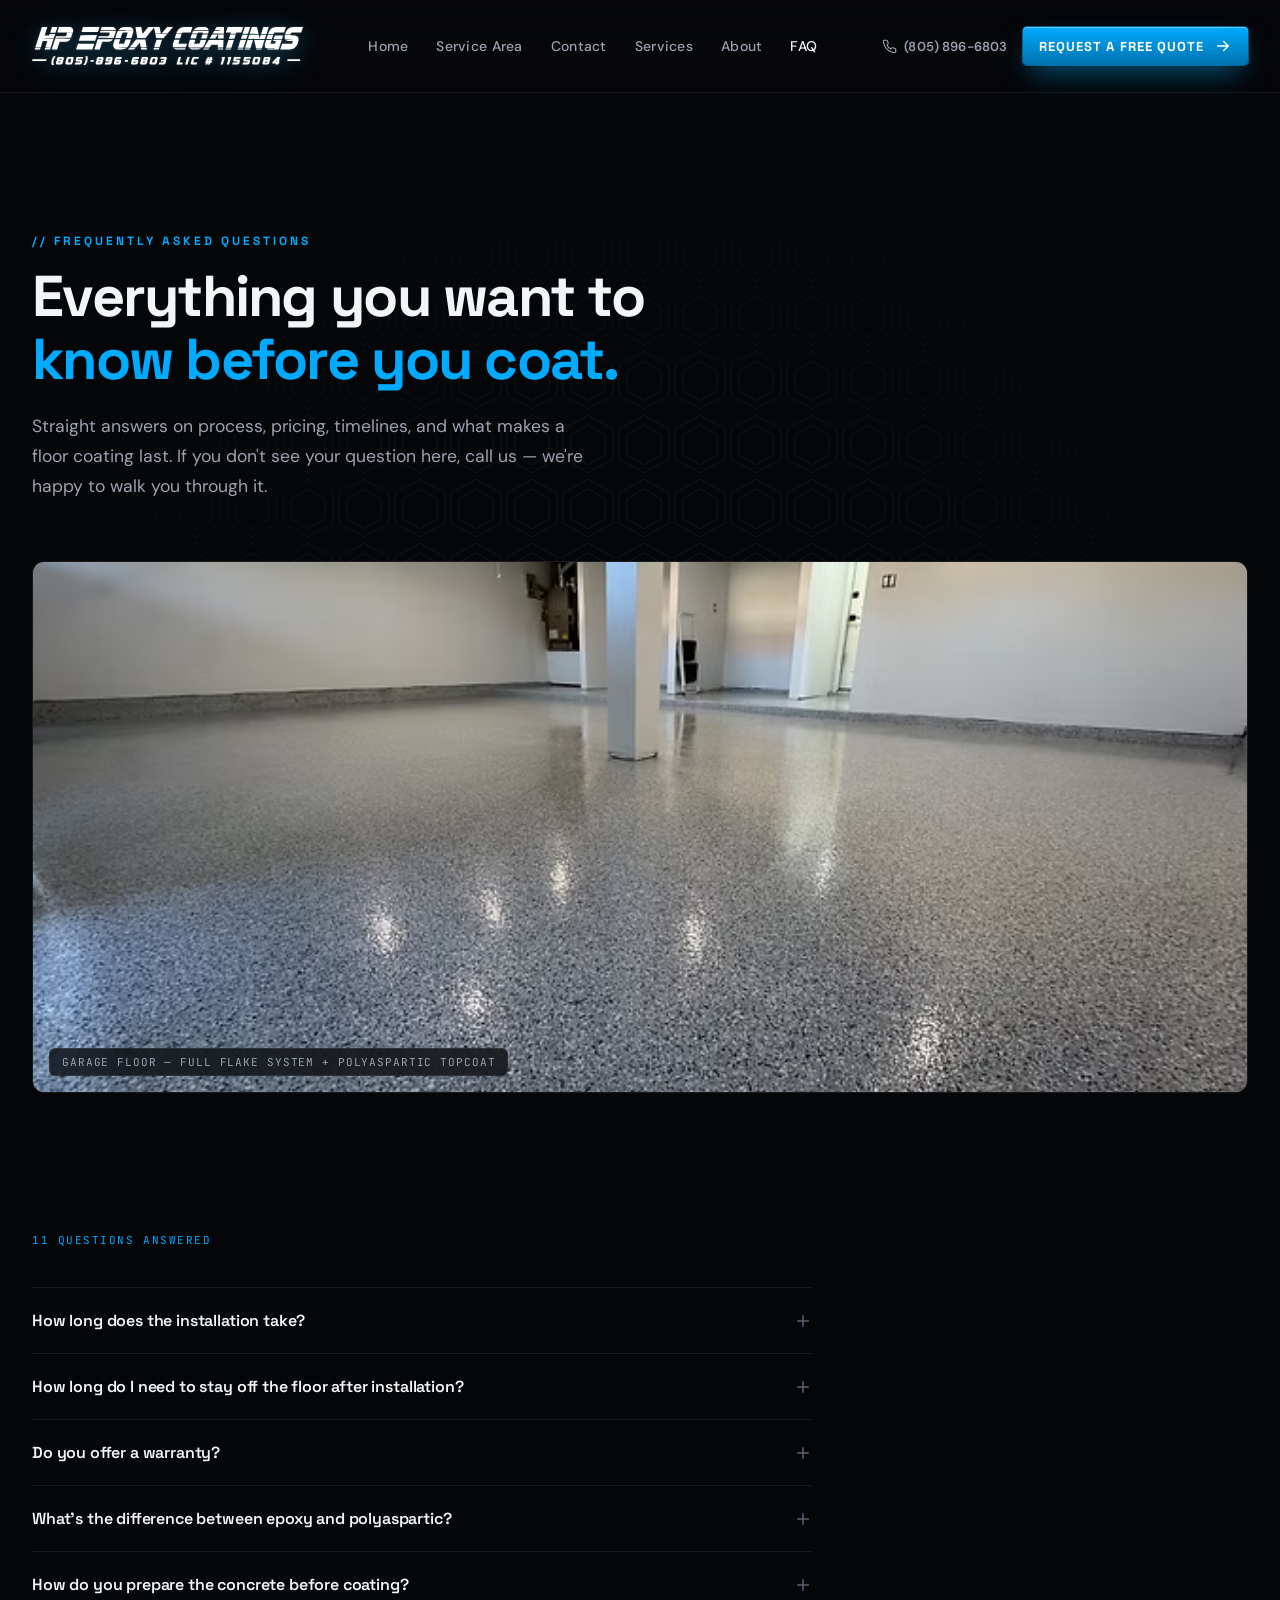
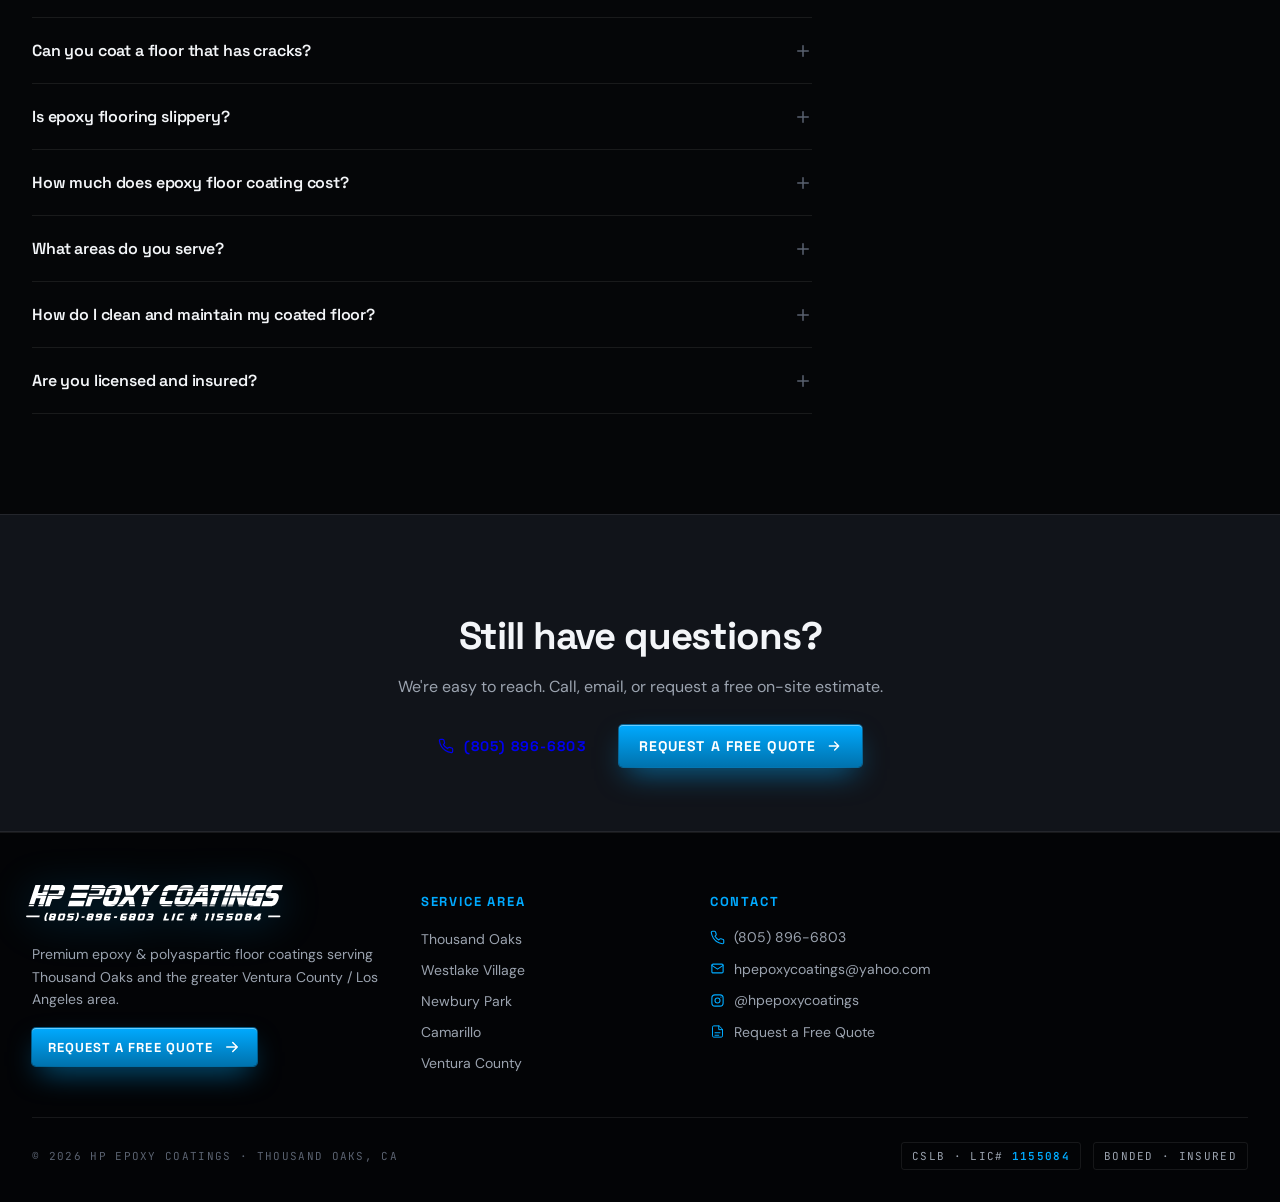
==== commit 4e6d85df: "Remove pool deck/patio FAQ item Co-Authored-By: Claude Sonnet 4.6 <noreply@anthropic.com>" ====
--- a/faq.html
+++ b/faq.html
@@ -102,14 +102,6 @@
         "acceptedAnswer": {
           "@type": "Answer",
           "text": "Yes. HP Epoxy Coatings is a licensed California contractor (CSLB #1155084), fully bonded and insured. You can verify our license at the California State License Board website."
-        }
-      },
-      {
-        "@type": "Question",
-        "name": "Can I coat an outdoor patio or pool deck?",
-        "acceptedAnswer": {
-          "@type": "Answer",
-          "text": "Yes. We offer outdoor-rated polyaspartic coatings for patios, pool decks, and walkways. These are UV-stable so they won't yellow or chalk from sun exposure. We use a slip-resistant texture for wet areas."
         }
       }
     ]
@@ -343,7 +335,7 @@
 <!-- ── FAQ Accordion ───────────────────────────────────────────────── -->
 <section class="faq-section">
   <div class="wrap">
-    <div class="section-label">12 questions answered</div>
+    <div class="section-label">11 questions answered</div>
     <div class="faq-list" id="faq-list">
 
       <div class="faq-item">
@@ -474,18 +466,6 @@
         <div class="faq-a" role="region">
           <div class="faq-a-inner">
             <p>Yes. HP Epoxy Coatings is a licensed California contractor (CSLB #1155084), fully bonded and insured. You can verify our license at the California State License Board website.</p>
-          </div>
-        </div>
-      </div>
-
-      <div class="faq-item">
-        <button class="faq-q" aria-expanded="false">
-          Can you coat an outdoor patio or pool deck?
-          <svg viewBox="0 0 24 24" fill="none" stroke="currentColor" stroke-width="2" stroke-linecap="round" stroke-linejoin="round"><path d="M12 5v14M5 12h14"/></svg>
-        </button>
-        <div class="faq-a" role="region">
-          <div class="faq-a-inner">
-            <p>Yes. We offer outdoor-rated polyaspartic coatings for patios, pool decks, and walkways. These are UV-stable so they won't yellow or chalk from sun exposure. We include a slip-resistant texture for any wet or exterior area.</p>
           </div>
         </div>
       </div>
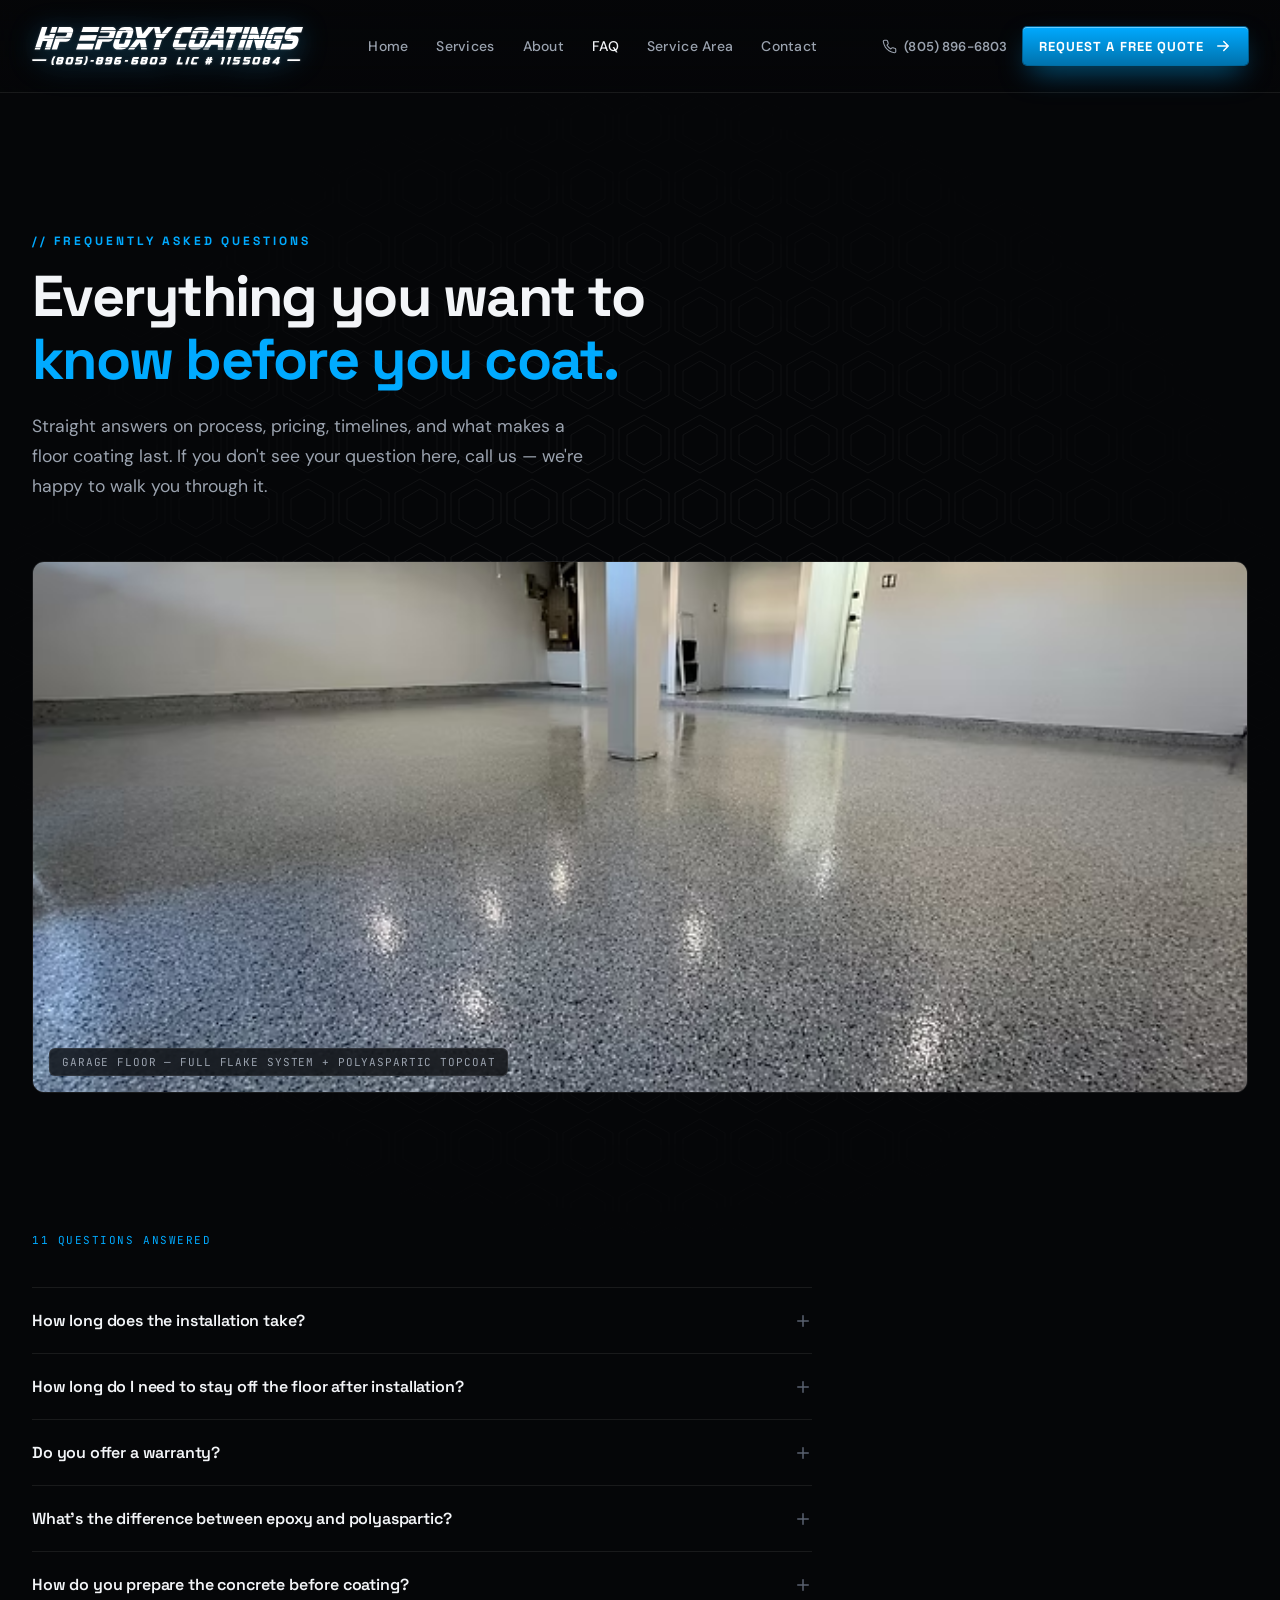
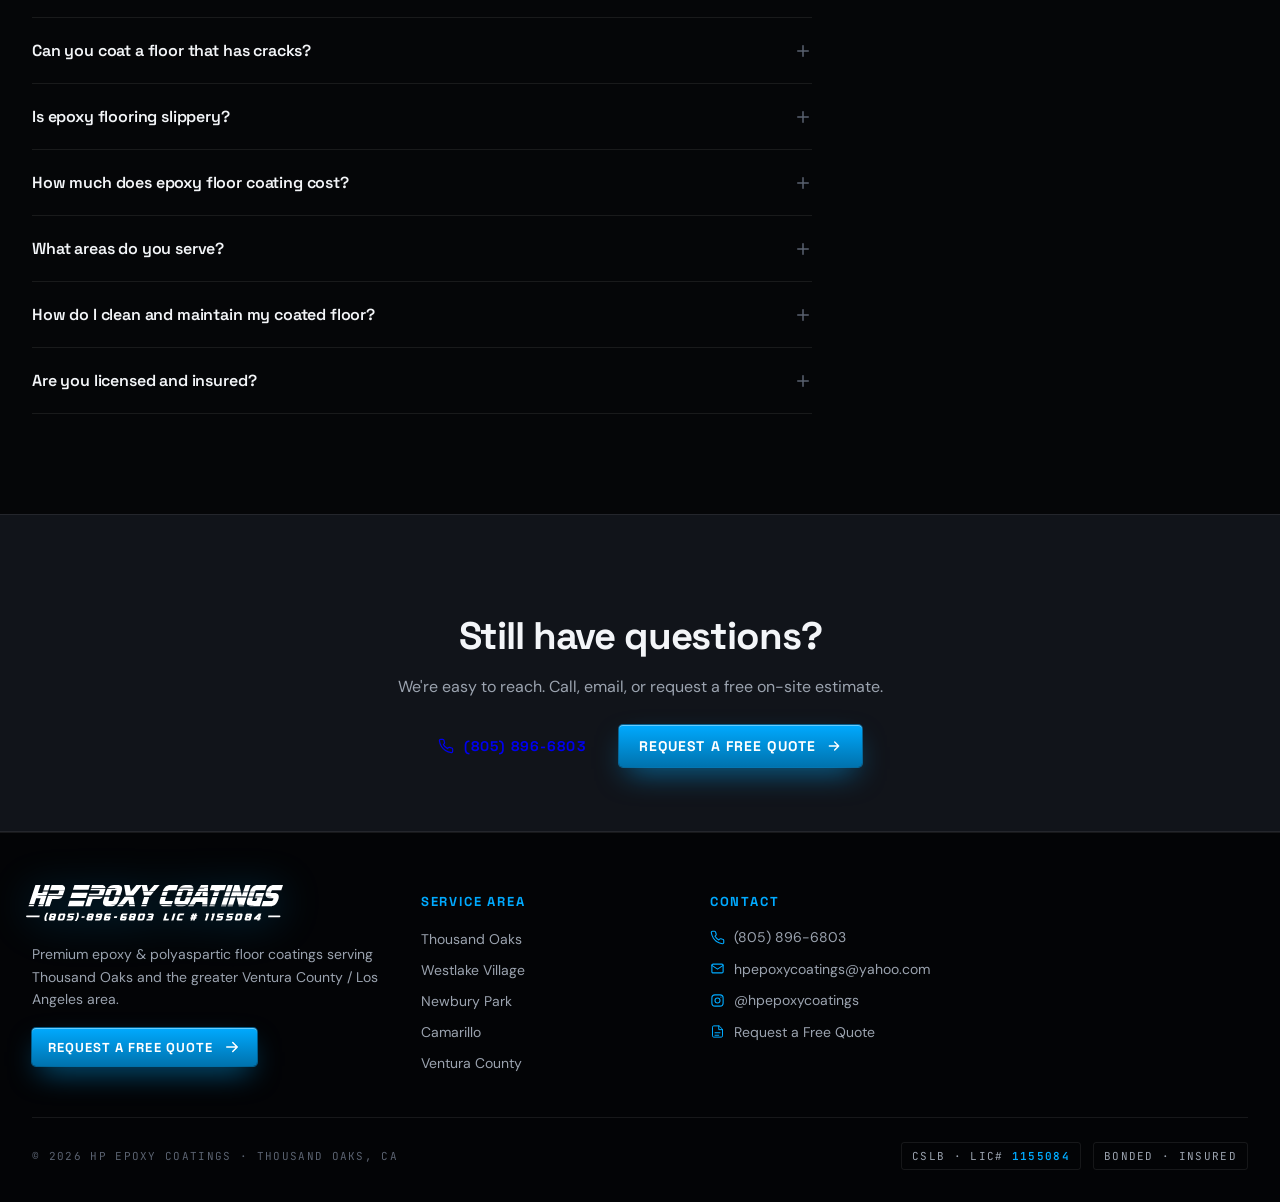
==== commit 066892f5: "Reorder nav: Home, Services, About, FAQ, Service Area, Contact Co-Authored-By: Claude Sonnet 4.6 <no" ====
--- a/faq.html
+++ b/faq.html
@@ -29,7 +29,7 @@
         "name": "How long do I need to stay off the floor after installation?",
         "acceptedAnswer": {
           "@type": "Answer",
-          "text": "Light foot traffic is safe within 24 hours. You can return vehicles to the garage after 48–72 hours. Full cure takes about 7 days, after which the floor reaches its maximum hardness and chemical resistance."
+          "text": "From grind to fully cured is 4 days. We handle the install and coating process across that window, and by day 4 the floor is ready for foot traffic, vehicles, and normal use."
         }
       },
       {
@@ -279,11 +279,11 @@
     </a>
     <div class="nav-links">
       <a href="index.html">Home</a>
-      <a href="index.html#area">Service Area</a>
-      <a href="index.html#contact">Contact</a>
       <a href="index.html#services">Services</a>
       <a href="index.html#why">About</a>
       <a href="faq.html" class="active">FAQ</a>
+      <a href="index.html#area">Service Area</a>
+      <a href="index.html#contact">Contact</a>
     </div>
     <div class="nav-cta">
       <a href="tel:8058966803" class="nav-phone-link">
@@ -302,11 +302,11 @@
   <div class="nav-mobile-menu" id="nav-mobile-menu">
     <div class="wrap nmm-inner">
       <a href="index.html" class="nmm-link">Home</a>
-      <a href="index.html#area" class="nmm-link">Service Area</a>
-      <a href="index.html#contact" class="nmm-link">Contact</a>
       <a href="index.html#services" class="nmm-link">Services</a>
       <a href="index.html#why" class="nmm-link">About</a>
       <a href="faq.html" class="nmm-link active">FAQ</a>
+      <a href="index.html#area" class="nmm-link">Service Area</a>
+      <a href="index.html#contact" class="nmm-link">Contact</a>
       <a href="index.html#quote" class="btn btn-primary nmm-cta">
         Request a Free Quote
         <svg viewBox="0 0 24 24" fill="none" stroke="currentColor" stroke-width="2" stroke-linecap="round" stroke-linejoin="round"><path d="M5 12h14M13 6l6 6-6 6"/></svg>
@@ -357,7 +357,7 @@
         </button>
         <div class="faq-a" role="region">
           <div class="faq-a-inner">
-            <p>Light foot traffic is safe within 24 hours. Vehicles can return to the garage after 48–72 hours. Full cure takes about 7 days, after which the floor reaches maximum hardness and chemical resistance.</p>
+            <p>From grind to fully cured is 4 days. We handle the install and coating process across that window, and by day 4 the floor is ready for foot traffic, vehicles, and normal use.</p>
           </div>
         </div>
       </div>
